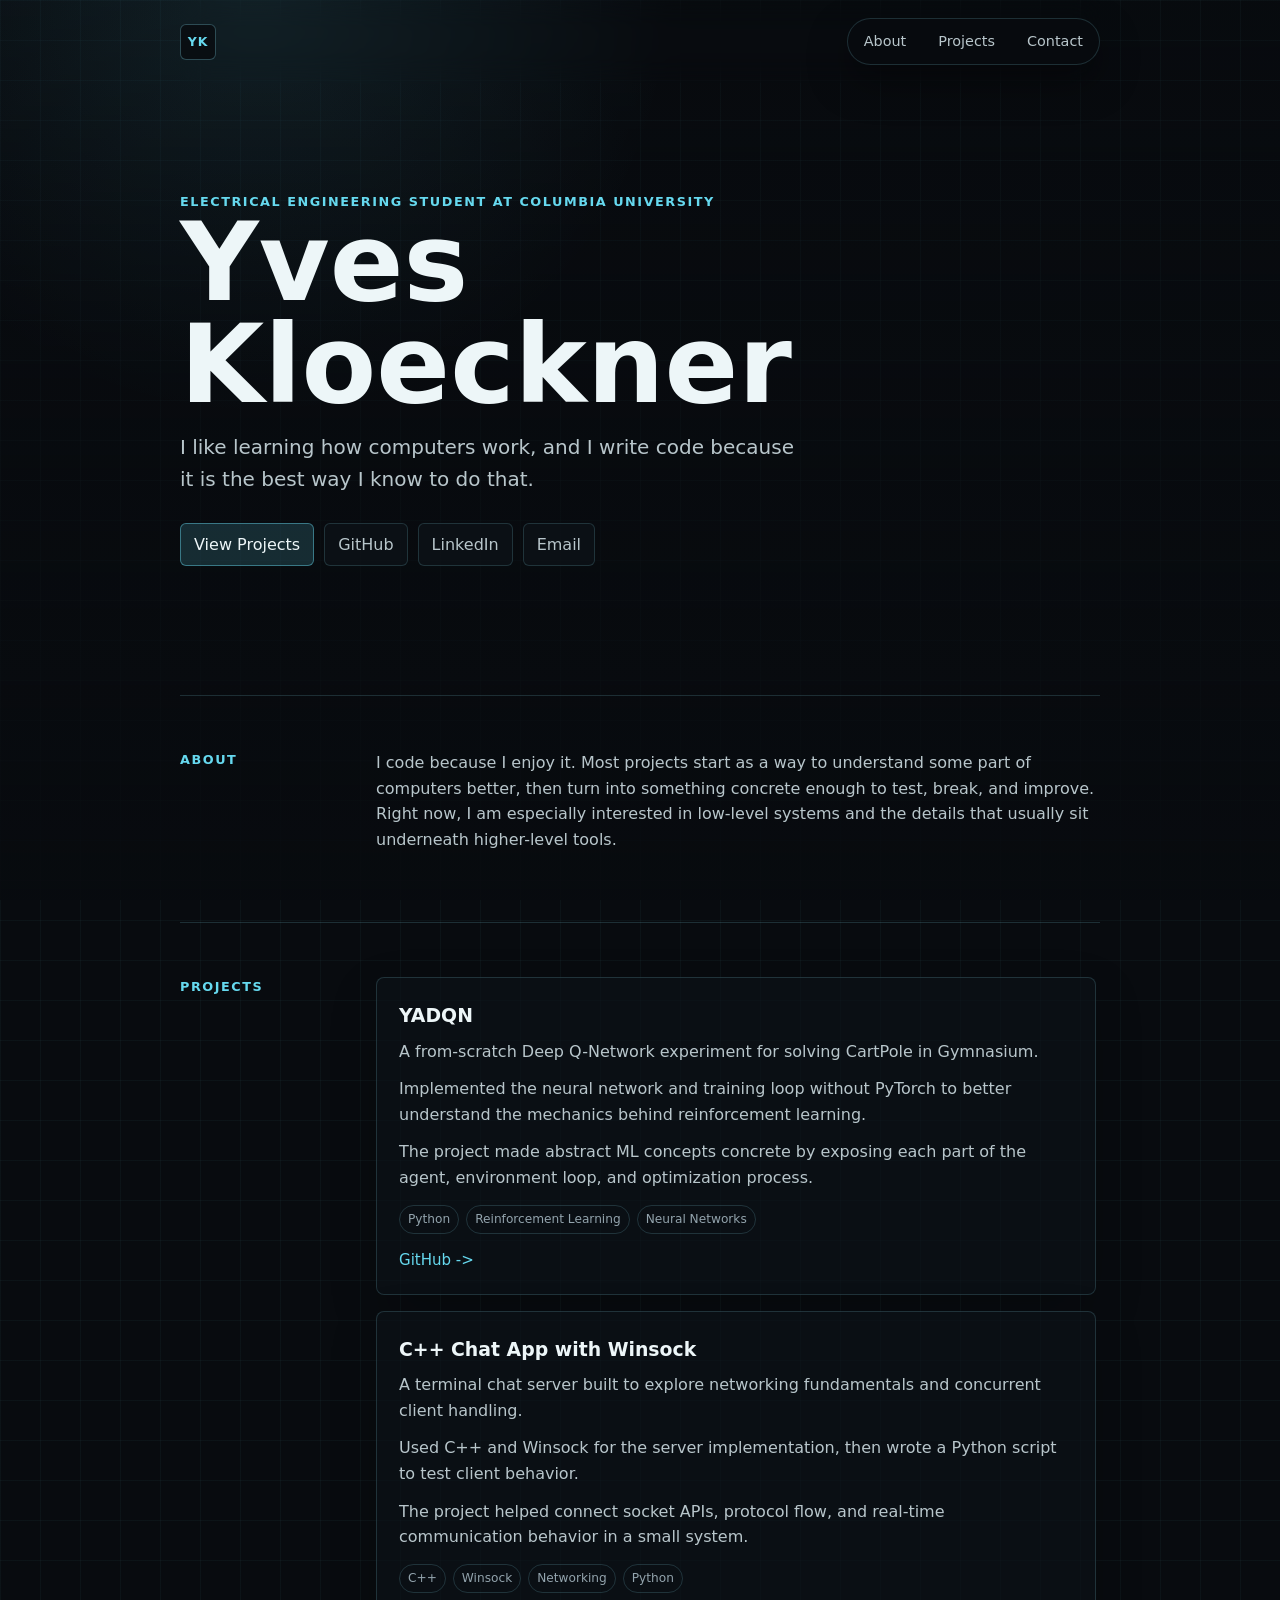
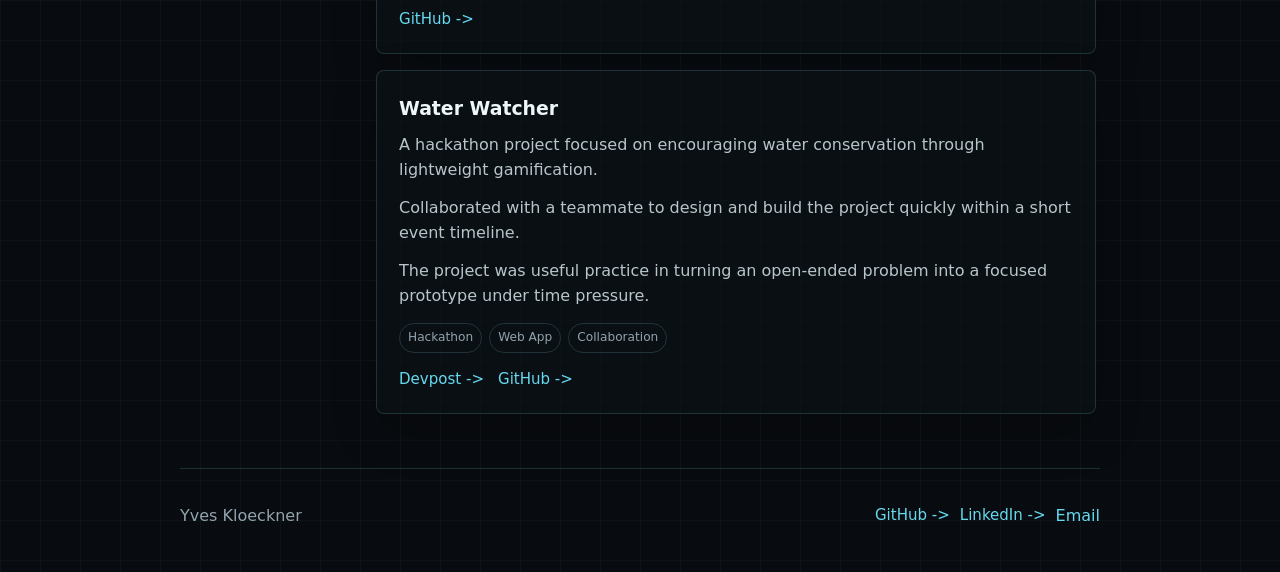
==== index.html @ 1c544de8 "fix cheesy about" ====
<!DOCTYPE html>
<html lang="en">

<head>
    <meta charset="UTF-8">
    <meta name="viewport" content="width=device-width, initial-scale=1.0">
    <meta name="description" content="Yves Kloeckner, electrical engineering student at Columbia University.">
    <title>Yves Kloeckner</title>
    <link rel="stylesheet" href="assets/css/styles.css">
    <script defer src="script.js"></script>
</head>

<body>
    <header class="site-header">
        <a class="brand" href="#top" aria-label="Yves Kloeckner home">YK</a>
        <nav class="site-nav" aria-label="Primary navigation">
            <a href="#about">About</a>
            <a href="#projects">Projects</a>
            <a href="#contact">Contact</a>
        </nav>
    </header>

    <main id="top">
        <section class="hero reveal" aria-labelledby="hero-title">
            <p class="eyebrow">Electrical engineering student at Columbia University</p>
            <h1 id="hero-title">Yves Kloeckner</h1>
            <p class="hero-copy">
                I like learning how computers work, and I write code because it is the best way I know to do that.
            </p>
            <div class="hero-actions" aria-label="Primary links">
                <a class="button primary" href="#projects">View Projects</a>
                <a class="button" href="https://github.com/confused-404" target="_blank" rel="noreferrer">GitHub</a>
                <a class="button" href="https://www.linkedin.com/in/yves-k-0b92992b5/" target="_blank" rel="noreferrer">LinkedIn</a>
                <button class="button email-button" type="button" data-user="hosta.gruen" data-domain="gmail.com">
                    Email
                </button>
            </div>
            <p class="email-status" aria-live="polite"></p>
        </section>

        <section id="about" class="section reveal" aria-labelledby="about-label">
            <div id="about-label" class="section-label">About</div>
            <div class="section-content">
                <p>
                    I code because I enjoy it. Most projects start as a way to understand some part of computers
                    better, then turn into something concrete enough to test, break, and improve. Right now, I am
                    especially interested in low-level systems and the details that usually sit underneath higher-level
                    tools.
                </p>
            </div>
        </section>

        <section id="projects" class="section reveal" aria-labelledby="projects-label">
            <div id="projects-label" class="section-label">Projects</div>
            <div class="section-content">
                <div class="project-list" data-projects></div>
            </div>
        </section>
    </main>

    <footer id="contact" class="site-footer reveal">
        <p>Yves Kloeckner</p>
        <div class="footer-links">
            <a href="https://github.com/confused-404" target="_blank" rel="noreferrer">GitHub</a>
            <a href="https://www.linkedin.com/in/yves-k-0b92992b5/" target="_blank" rel="noreferrer">LinkedIn</a>
            <button class="footer-email" type="button" data-user="hosta.gruen" data-domain="gmail.com">Email</button>
        </div>
    </footer>
</body>

</html>
---- assets/css/styles.css ----
:root {
    color-scheme: dark;
    --bg: #080b0f;
    --surface: #0d1218;
    --surface-soft: #101821;
    --border: rgba(141, 233, 255, 0.16);
    --border-strong: rgba(141, 233, 255, 0.28);
    --text: #edf6f8;
    --muted: #93a4ad;
    --muted-strong: #b8c6cb;
    --accent: #66d9ef;
    --accent-soft: rgba(102, 217, 239, 0.13);
    --shadow: rgba(0, 0, 0, 0.36);
    --content: 920px;
}

* {
    box-sizing: border-box;
}

html {
    scroll-behavior: smooth;
}

body {
    min-height: 100vh;
    margin: 0;
    background:
        linear-gradient(rgba(102, 217, 239, 0.04) 1px, transparent 1px),
        linear-gradient(90deg, rgba(102, 217, 239, 0.04) 1px, transparent 1px),
        radial-gradient(circle at 20% 0%, rgba(102, 217, 239, 0.12), transparent 26rem),
        var(--bg);
    background-size: 40px 40px, 40px 40px, auto, auto;
    color: var(--text);
    font-family: Inter, ui-sans-serif, system-ui, -apple-system, BlinkMacSystemFont, "Segoe UI", sans-serif;
    line-height: 1.6;
    overflow-x: hidden;
}

body::before {
    content: "";
    position: fixed;
    inset: 0;
    pointer-events: none;
    background: linear-gradient(180deg, rgba(8, 11, 15, 0.14), rgba(8, 11, 15, 0.92));
    z-index: -1;
}

a,
button {
    font: inherit;
}

a {
    color: inherit;
    text-decoration: none;
}

a:focus-visible,
button:focus-visible {
    outline: 2px solid var(--accent);
    outline-offset: 4px;
}

.site-header {
    position: sticky;
    top: 0;
    z-index: 10;
    display: flex;
    align-items: center;
    justify-content: space-between;
    width: min(var(--content), calc(100% - 32px));
    margin: 0 auto;
    padding: 18px 0;
    backdrop-filter: blur(14px);
}

.brand {
    display: inline-grid;
    width: 36px;
    height: 36px;
    place-items: center;
    border: 1px solid var(--border-strong);
    border-radius: 6px;
    background: rgba(8, 11, 15, 0.76);
    color: var(--accent);
    font-size: 0.78rem;
    font-weight: 700;
    letter-spacing: 0.08em;
}

.site-nav {
    display: flex;
    align-items: center;
    gap: 8px;
    border: 1px solid var(--border);
    border-radius: 999px;
    padding: 4px;
    background: rgba(8, 11, 15, 0.76);
    box-shadow: 0 16px 40px var(--shadow);
}

.site-nav a {
    border-radius: 999px;
    padding: 7px 12px;
    color: var(--muted-strong);
    font-size: 0.9rem;
    transition: color 160ms ease, background 160ms ease;
}

.site-nav a:hover {
    background: var(--accent-soft);
    color: var(--text);
}

main,
.site-footer {
    width: min(var(--content), calc(100% - 32px));
    margin: 0 auto;
}

.hero {
    min-height: 68vh;
    display: flex;
    flex-direction: column;
    justify-content: center;
    padding: 72px 0 54px;
}

.eyebrow,
.section-label {
    margin: 0;
    color: var(--accent);
    font-size: 0.8rem;
    font-weight: 700;
    letter-spacing: 0.12em;
    text-transform: uppercase;
}

h1,
h2,
h3,
p {
    margin-top: 0;
}

h1 {
    max-width: 760px;
    margin-bottom: 14px;
    font-size: clamp(3.4rem, 10vw, 6.8rem);
    line-height: 0.94;
    letter-spacing: 0;
}

.hero-copy {
    max-width: 620px;
    margin-bottom: 28px;
    color: var(--muted-strong);
    font-size: clamp(1.05rem, 2vw, 1.25rem);
}

.hero-actions,
.footer-links {
    display: flex;
    flex-wrap: wrap;
    gap: 10px;
}

.button,
.footer-email {
    min-height: 40px;
    border: 1px solid var(--border);
    border-radius: 6px;
    padding: 8px 13px;
    background: rgba(13, 18, 24, 0.78);
    color: var(--muted-strong);
    cursor: pointer;
    transition: border-color 160ms ease, color 160ms ease, background 160ms ease, transform 160ms ease;
}

.button:hover,
.footer-email:hover {
    border-color: var(--border-strong);
    background: var(--accent-soft);
    color: var(--text);
    transform: translateY(-1px);
}

.button.primary {
    border-color: rgba(102, 217, 239, 0.44);
    background: rgba(102, 217, 239, 0.16);
    color: var(--text);
}

.email-status {
    min-height: 1.5rem;
    margin: 14px 0 0;
    color: var(--muted);
    font-size: 0.92rem;
}

.section {
    display: grid;
    grid-template-columns: 160px 1fr;
    gap: 36px;
    border-top: 1px solid var(--border);
    padding: 54px 0;
}

.section-content {
    max-width: 720px;
}

.section h2 {
    margin-bottom: 12px;
    color: var(--text);
    font-size: clamp(1.65rem, 4vw, 2.35rem);
    line-height: 1.1;
    letter-spacing: 0;
}

.section p {
    color: var(--muted-strong);
}

.project-list {
    display: grid;
    gap: 16px;
    margin-top: 0;
}

.project {
    border: 1px solid var(--border);
    border-radius: 8px;
    padding: 22px;
    background: rgba(13, 18, 24, 0.68);
    box-shadow: 0 18px 48px rgba(0, 0, 0, 0.18);
    transition: border-color 180ms ease, background 180ms ease, transform 180ms ease;
}

.project:hover {
    border-color: var(--border-strong);
    background: rgba(16, 24, 33, 0.82);
    transform: translateY(-2px);
}

.project h3 {
    margin-bottom: 8px;
    font-size: 1.18rem;
    letter-spacing: 0;
}

.project p {
    margin-bottom: 12px;
    color: var(--muted-strong);
}

.project-meta {
    display: flex;
    flex-wrap: wrap;
    gap: 7px;
    margin: 14px 0;
    padding: 0;
    list-style: none;
}

.project-meta li {
    border: 1px solid var(--border);
    border-radius: 999px;
    padding: 4px 8px;
    color: var(--muted);
    font-size: 0.76rem;
}

.project-links {
    display: flex;
    flex-wrap: wrap;
    gap: 14px;
    margin-top: 14px;
}

.project-links a,
.footer-links a {
    color: var(--accent);
    font-size: 0.94rem;
}

.project-links a::after,
.footer-links a::after {
    content: " ->";
}

.project-links a:hover,
.footer-links a:hover {
    color: var(--text);
}

.site-footer {
    display: flex;
    align-items: center;
    justify-content: space-between;
    gap: 18px;
    border-top: 1px solid var(--border);
    padding: 34px 0 44px;
    color: var(--muted);
}

.site-footer p {
    margin: 0;
}

.footer-email {
    min-height: auto;
    border: 0;
    padding: 0;
    background: transparent;
    color: var(--accent);
}

.footer-email:hover {
    background: transparent;
    color: var(--text);
    transform: none;
}

.reveal {
    opacity: 0;
    transform: translateY(14px);
    transition: opacity 500ms ease, transform 500ms ease;
}

.reveal.is-visible {
    opacity: 1;
    transform: translateY(0);
}

@media (max-width: 720px) {
    .site-header {
        align-items: flex-start;
        padding-top: 12px;
    }

    .site-nav {
        gap: 2px;
    }

    .site-nav a {
        padding: 7px 9px;
        font-size: 0.84rem;
    }

    .hero {
        min-height: auto;
        padding: 58px 0 44px;
    }

    h1 {
        font-size: clamp(3rem, 18vw, 4.8rem);
    }

    .section {
        grid-template-columns: 1fr;
        gap: 16px;
        padding: 44px 0;
    }

    .site-footer {
        align-items: flex-start;
        flex-direction: column;
    }
}

@media (prefers-reduced-motion: reduce) {
    *,
    *::before,
    *::after {
        scroll-behavior: auto !important;
        transition-duration: 0.01ms !important;
        animation-duration: 0.01ms !important;
        animation-iteration-count: 1 !important;
    }

    .reveal {
        opacity: 1;
        transform: none;
    }
}
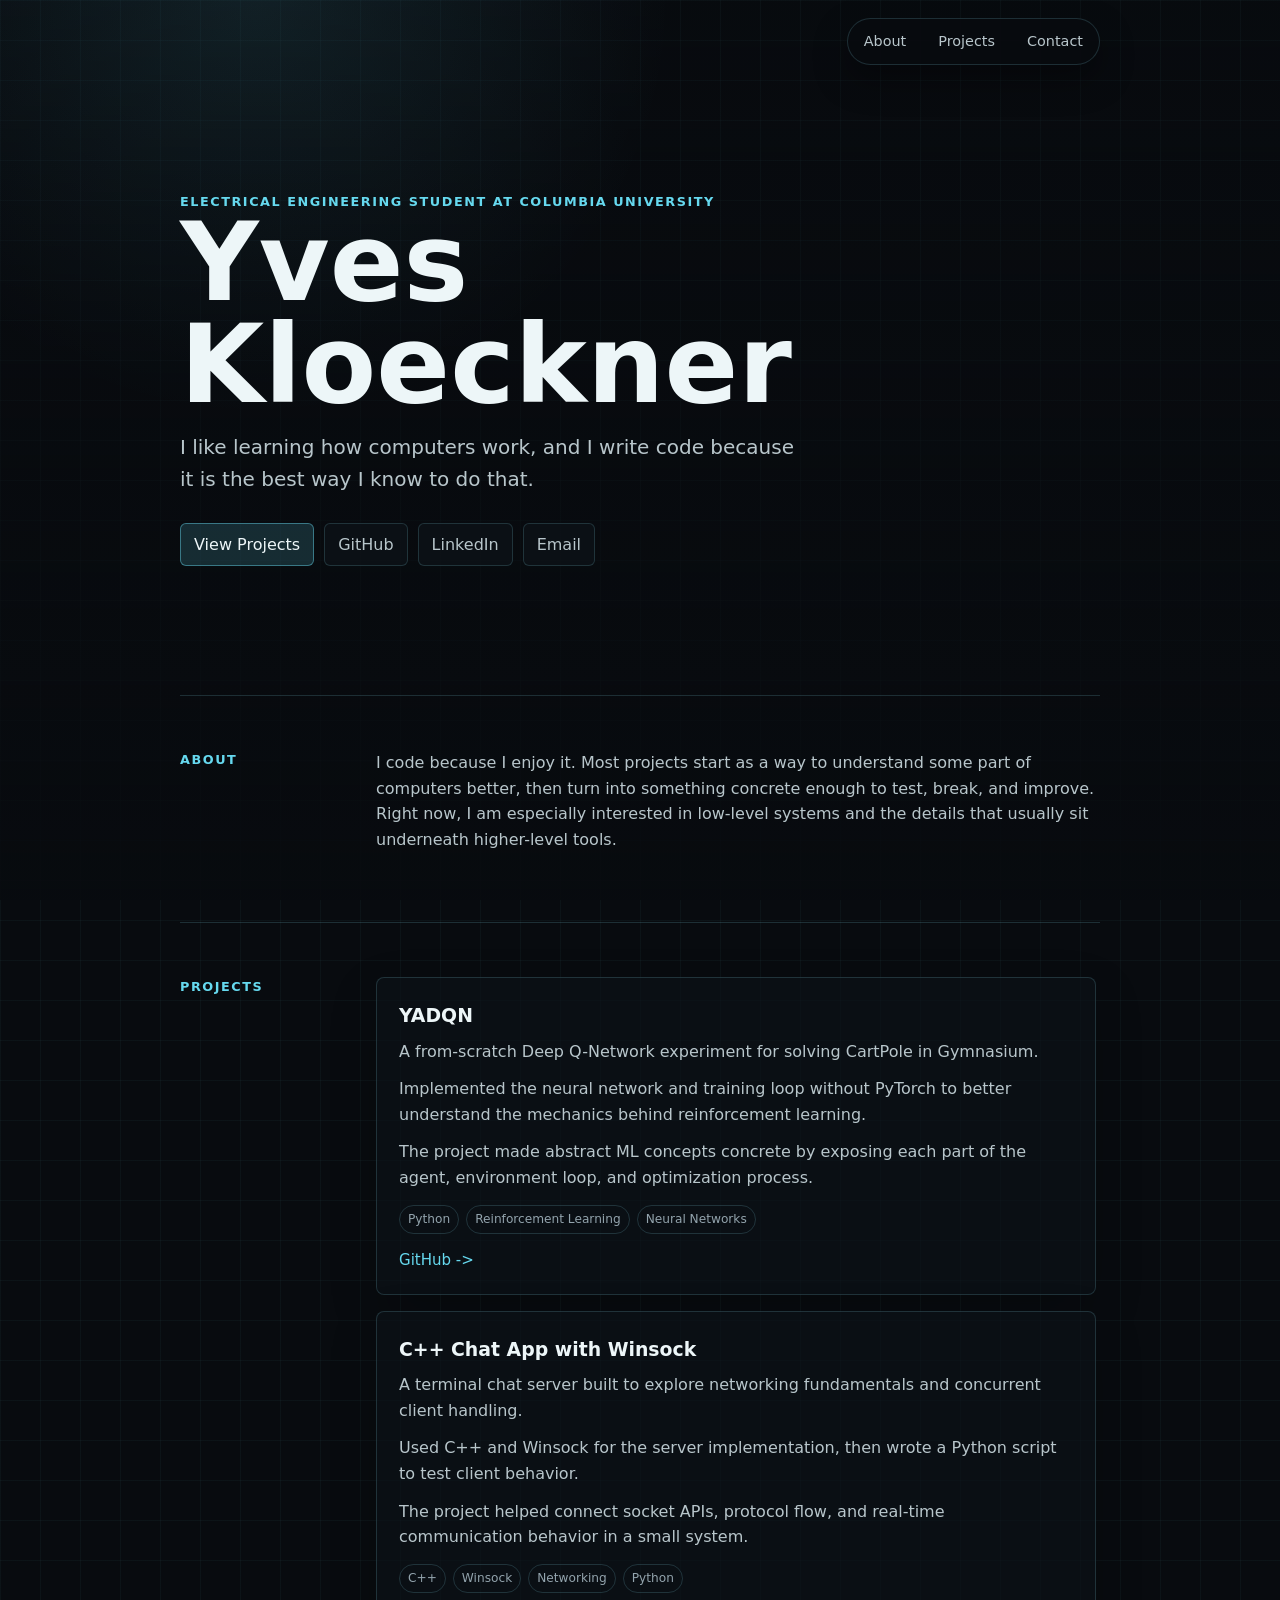
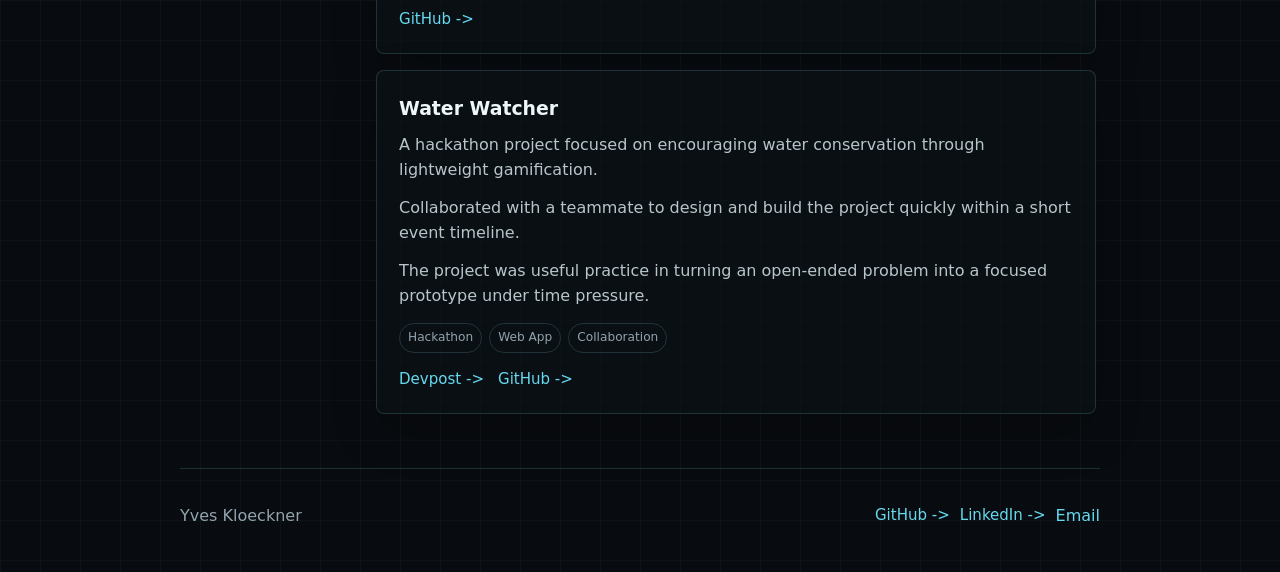
==== commit 707973e2: "simplify header" ====
--- a/index.html
+++ b/index.html
@@ -12,7 +12,6 @@
 
 <body>
     <header class="site-header">
-        <a class="brand" href="#top" aria-label="Yves Kloeckner home">YK</a>
         <nav class="site-nav" aria-label="Primary navigation">
             <a href="#about">About</a>
             <a href="#projects">Projects</a>
--- a/assets/css/styles.css
+++ b/assets/css/styles.css
@@ -68,25 +68,10 @@
     z-index: 10;
     display: flex;
     align-items: center;
-    justify-content: space-between;
-    width: min(var(--content), calc(100% - 32px));
-    margin: 0 auto;
-    padding: 18px 0;
-    backdrop-filter: blur(14px);
-}
-
-.brand {
-    display: inline-grid;
-    width: 36px;
-    height: 36px;
-    place-items: center;
-    border: 1px solid var(--border-strong);
-    border-radius: 6px;
-    background: rgba(8, 11, 15, 0.76);
-    color: var(--accent);
-    font-size: 0.78rem;
-    font-weight: 700;
-    letter-spacing: 0.08em;
+    justify-content: flex-end;
+    width: 100%;
+    padding: 18px max(16px, calc((100% - var(--content)) / 2));
+    pointer-events: none;
 }
 
 .site-nav {
@@ -96,8 +81,9 @@
     border: 1px solid var(--border);
     border-radius: 999px;
     padding: 4px;
-    background: rgba(8, 11, 15, 0.76);
-    box-shadow: 0 16px 40px var(--shadow);
+    background: rgba(8, 11, 15, 0.9);
+    box-shadow: 0 14px 34px rgba(0, 0, 0, 0.34);
+    pointer-events: auto;
 }
 
 .site-nav a {
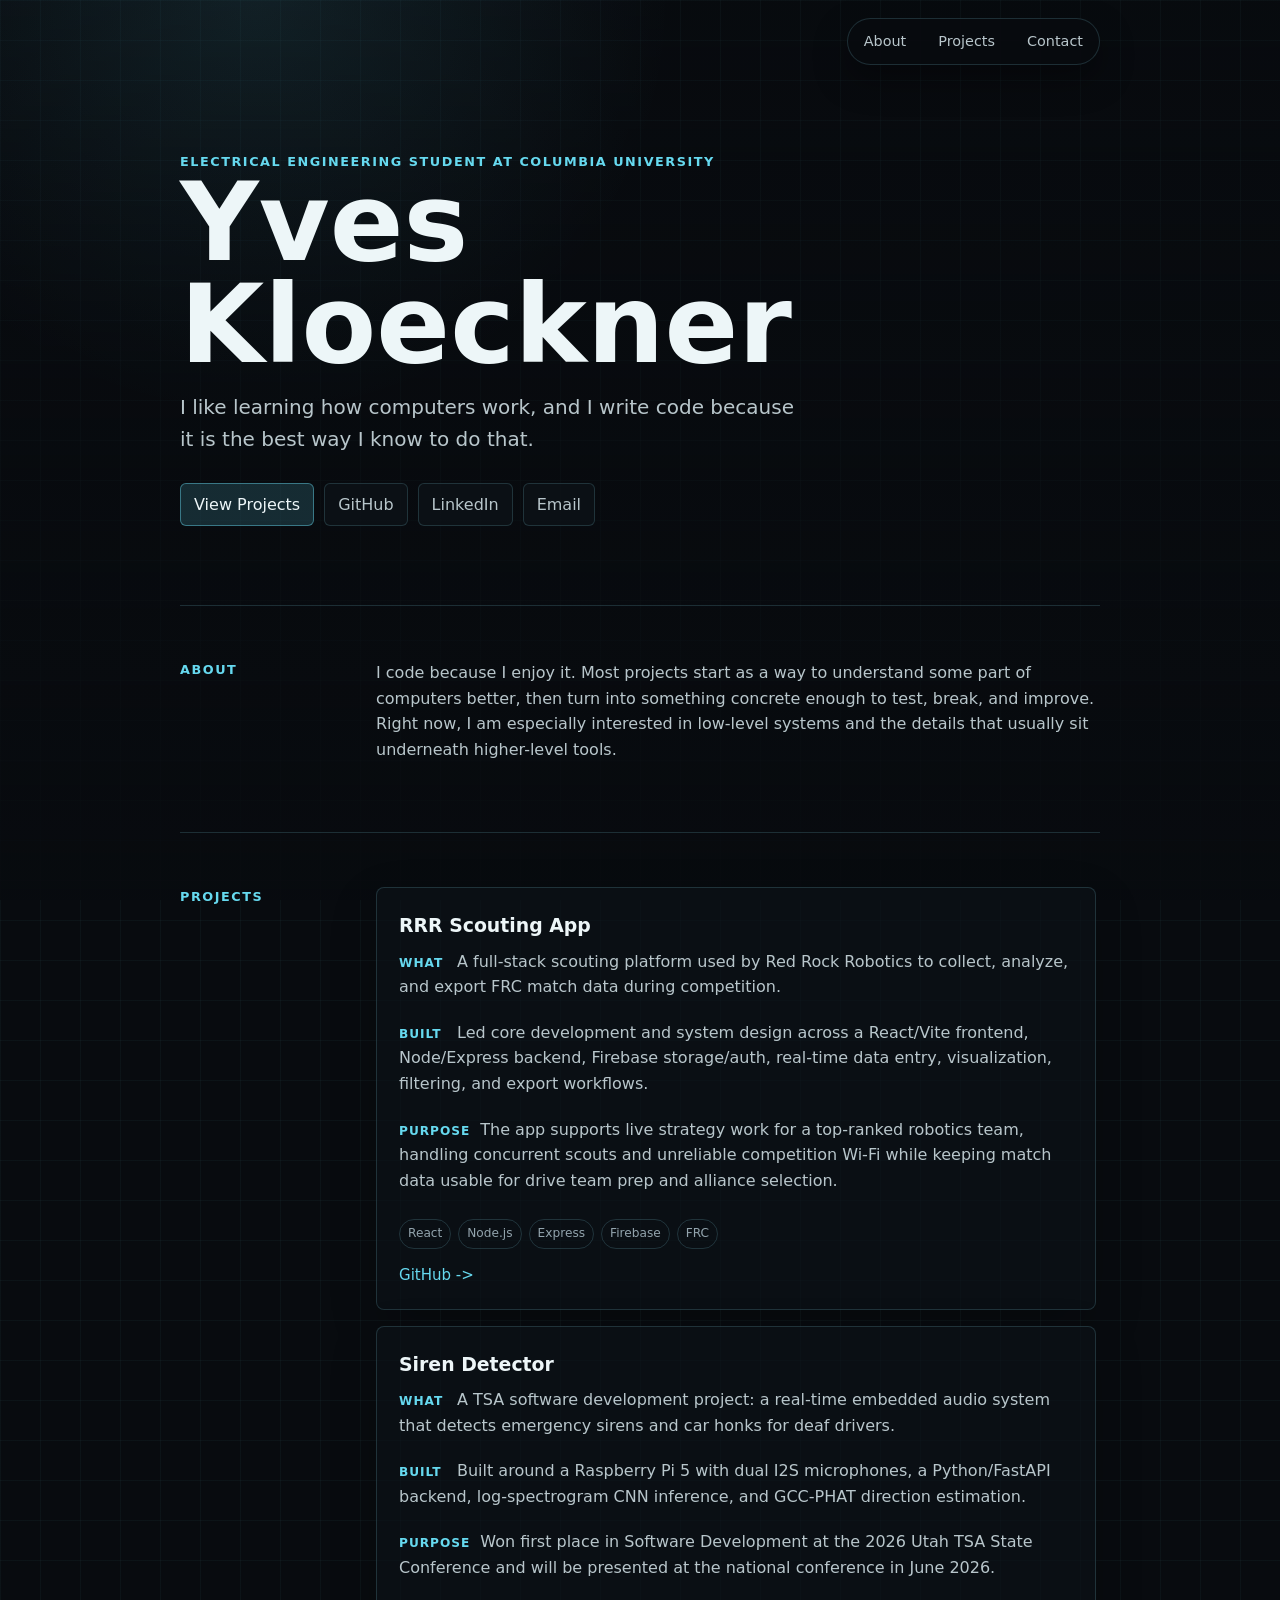
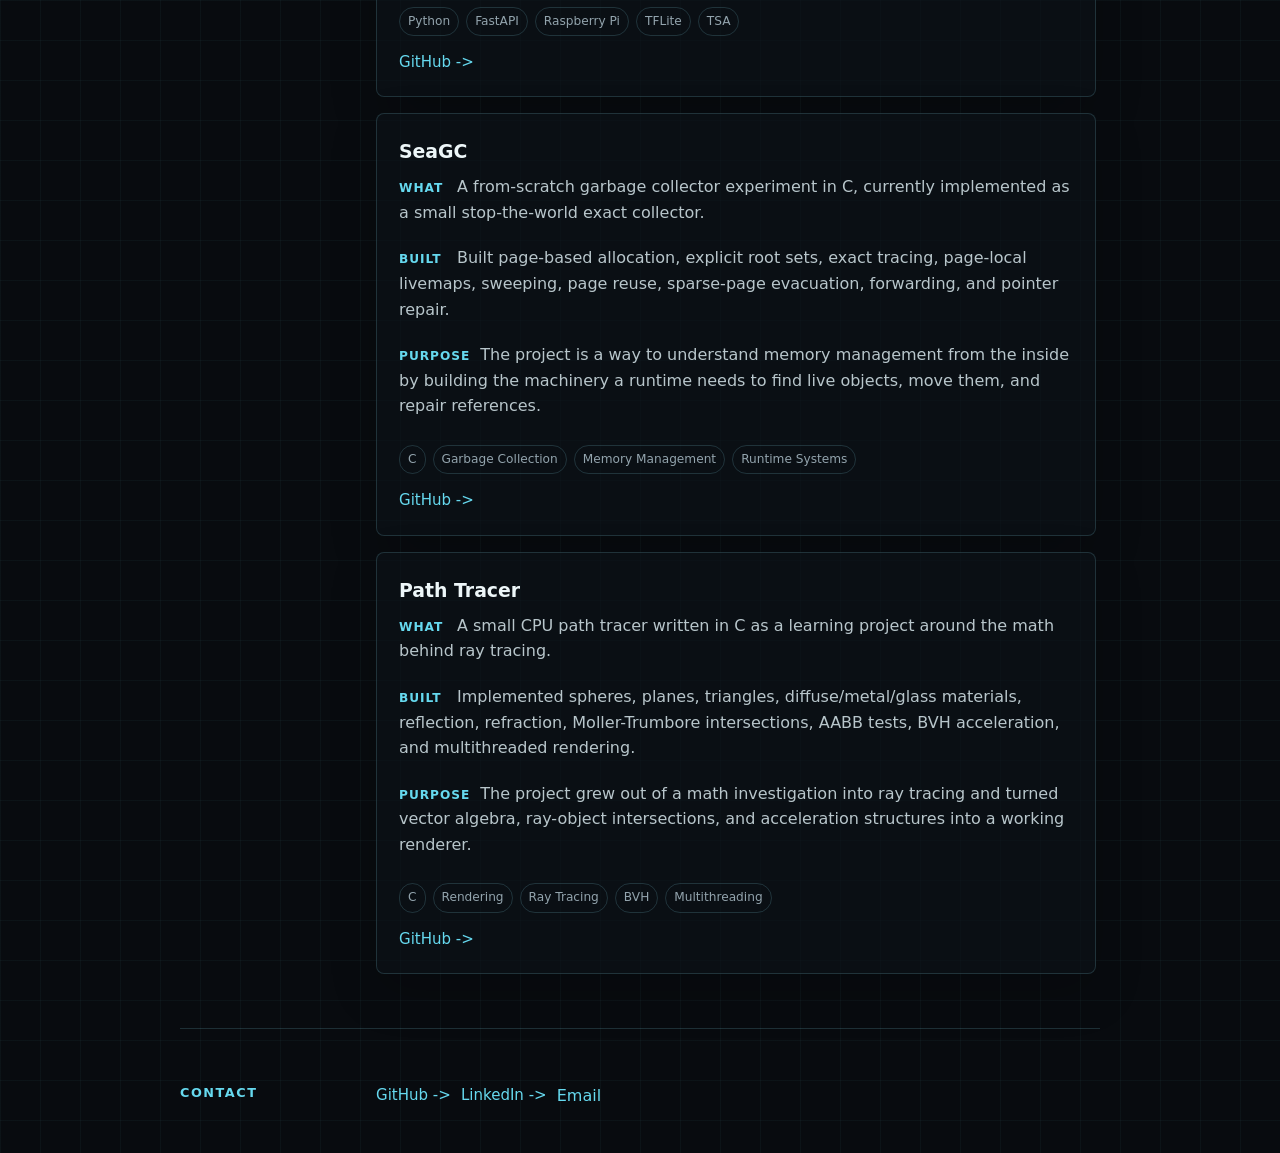
==== commit 4f583b2d: "polish formatting and structure" ====
--- a/index.html
+++ b/index.html
@@ -55,16 +55,18 @@
                 <div class="project-list" data-projects></div>
             </div>
         </section>
+
+        <section id="contact" class="section contact-section reveal" aria-labelledby="contact-label">
+            <div id="contact-label" class="section-label">Contact</div>
+            <div class="section-content">
+                <div class="footer-links">
+                    <a href="https://github.com/confused-404" target="_blank" rel="noreferrer">GitHub</a>
+                    <a href="https://www.linkedin.com/in/yves-k-0b92992b5/" target="_blank" rel="noreferrer">LinkedIn</a>
+                    <button class="footer-email" type="button" data-user="hosta.gruen" data-domain="gmail.com">Email</button>
+                </div>
+            </div>
+        </section>
     </main>
-
-    <footer id="contact" class="site-footer reveal">
-        <p>Yves Kloeckner</p>
-        <div class="footer-links">
-            <a href="https://github.com/confused-404" target="_blank" rel="noreferrer">GitHub</a>
-            <a href="https://www.linkedin.com/in/yves-k-0b92992b5/" target="_blank" rel="noreferrer">LinkedIn</a>
-            <button class="footer-email" type="button" data-user="hosta.gruen" data-domain="gmail.com">Email</button>
-        </div>
-    </footer>
 </body>
 
 </html>
--- a/assets/css/styles.css
+++ b/assets/css/styles.css
@@ -99,18 +99,17 @@
     color: var(--text);
 }
 
-main,
-.site-footer {
+main {
     width: min(var(--content), calc(100% - 32px));
     margin: 0 auto;
 }
 
 .hero {
-    min-height: 68vh;
+    min-height: 58vh;
     display: flex;
     flex-direction: column;
     justify-content: center;
-    padding: 72px 0 54px;
+    padding: 60px 0 32px;
 }
 
 .eyebrow,
@@ -190,6 +189,7 @@
     grid-template-columns: 160px 1fr;
     gap: 36px;
     border-top: 1px solid var(--border);
+    scroll-margin-top: 84px;
     padding: 54px 0;
 }
 
@@ -236,9 +236,25 @@
     letter-spacing: 0;
 }
 
-.project p {
+.project-details {
+    display: grid;
+    gap: 8px;
+}
+
+.project-detail {
     margin-bottom: 12px;
     color: var(--muted-strong);
+}
+
+.project-detail span {
+    display: inline-block;
+    min-width: 48px;
+    margin-right: 10px;
+    color: var(--accent);
+    font-size: 0.76rem;
+    font-weight: 700;
+    letter-spacing: 0.08em;
+    text-transform: uppercase;
 }
 
 .project-meta {
@@ -281,18 +297,8 @@
     color: var(--text);
 }
 
-.site-footer {
-    display: flex;
-    align-items: center;
-    justify-content: space-between;
-    gap: 18px;
-    border-top: 1px solid var(--border);
-    padding: 34px 0 44px;
-    color: var(--muted);
-}
-
-.site-footer p {
-    margin: 0;
+.contact-section {
+    padding-bottom: 44px;
 }
 
 .footer-email {
@@ -337,7 +343,7 @@
 
     .hero {
         min-height: auto;
-        padding: 58px 0 44px;
+        padding: 44px 0 28px;
     }
 
     h1 {
@@ -350,10 +356,6 @@
         padding: 44px 0;
     }
 
-    .site-footer {
-        align-items: flex-start;
-        flex-direction: column;
-    }
 }
 
 @media (prefers-reduced-motion: reduce) {
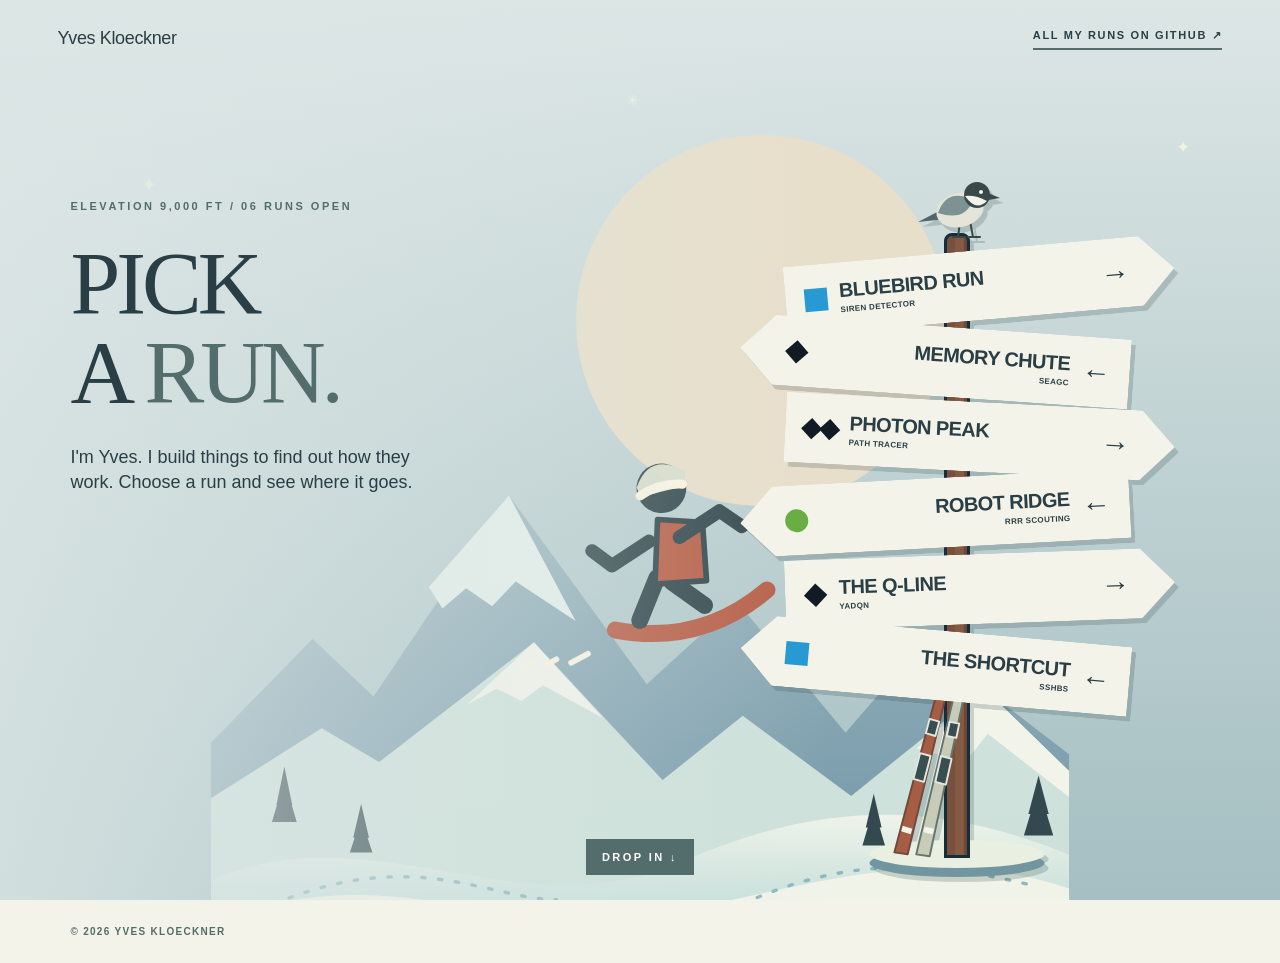
==== commit 776c8ab0: "snowboarding portfolio" ====
--- a/index.html
+++ b/index.html
@@ -1,72 +1,93 @@
-<!DOCTYPE html>
+<!doctype html>
 <html lang="en">
+<head>
+  <meta charset="utf-8">
+  <meta name="viewport" content="width=device-width, initial-scale=1">
+  <meta name="theme-color" content="#102842">
+  <meta name="description" content="Pick a run through Yves Kloeckner's projects, from embedded audio to systems, graphics, robotics, and machine learning.">
+  <title>Yves Kloeckner | Pick a Run</title>
+  <link rel="icon" href="assets/favicon.svg" type="image/svg+xml">
+  <link rel="stylesheet" href="assets/css/styles.css">
+  <script defer src="script.js"></script>
+</head>
+<body>
+  <a class="skip-link" href="#main">Skip to content</a>
+  <header class="site-header">
+    <a class="site-name" href="#top">Yves Kloeckner</a>
+    <a class="header-link" href="https://github.com/confused-404" target="_blank" rel="noopener noreferrer"><span class="header-link-long">ALL MY RUNS ON GITHUB</span><span class="header-link-short">GITHUB</span> <span aria-hidden="true">↗</span></a>
+  </header>
 
-<head>
-    <meta charset="UTF-8">
-    <meta name="viewport" content="width=device-width, initial-scale=1.0">
-    <meta name="description" content="Yves Kloeckner, electrical engineering student at Columbia University.">
-    <title>Yves Kloeckner</title>
-    <link rel="stylesheet" href="assets/css/styles.css">
-    <script defer src="script.js"></script>
-</head>
+  <main id="main">
+    <section class="summit" id="top" aria-labelledby="summit-title">
+      <div class="sky" aria-hidden="true"><span class="sun"></span><span class="snow snow-a">✦</span><span class="snow snow-b">✳</span><span class="snow snow-c">✦</span><span class="snow snow-d">✳</span></div>
+      <img class="mountain-scene" src="assets/mountain-scene.svg" alt="" aria-hidden="true">
+      <div class="summit-copy">
+        <p class="eyebrow">ELEVATION 9,000 FT / 06 RUNS OPEN</p>
+        <h1 id="summit-title">PICK<br>A <em>RUN.</em></h1>
+        <p>I'm Yves. I build things to find out how they work. Choose a run and see where it goes.</p>
+      </div>
 
-<body>
-    <header class="site-header">
-        <nav class="site-nav" aria-label="Primary navigation">
-            <a href="#about">About</a>
-            <a href="#projects">Projects</a>
-            <a href="#contact">Contact</a>
-        </nav>
-    </header>
+      <nav class="trailpost" aria-label="Choose a project trail">
+        <div class="post-perch" aria-hidden="true">
+          <svg viewBox="0 0 100 80" focusable="false">
+            <path d="m53 55-2 15m12-16 3 16m-20 0h12m3 0h12" fill="none" stroke="#39494a" stroke-width="2" stroke-linecap="round"/>
+            <path d="m36 42-25 13 28-3" fill="#536568"/>
+            <ellipse cx="53" cy="43" rx="24" ry="17" fill="#e5e4d8" transform="rotate(-14 53 43)"/>
+            <path d="M31 46q9-26 35-13-8 22-35 13" fill="#7d9292"/>
+            <circle cx="70" cy="28" r="13" fill="#39494a"/>
+            <path d="M58 29q11-1 22 5-11 11-22-5" fill="#f4f3e9"/>
+            <path d="m81 26 12 5-12 2" fill="#39494a"/>
+            <circle cx="74" cy="25" r="2" fill="#f4f3e9"/>
+          </svg>
+        </div>
+        <div class="post-beam" aria-hidden="true"></div>
+        <a class="trail-arrow arrow-right" href="runs/siren.html" style="--angle:-5deg">
+          <span class="trail-icon blue-square" aria-hidden="true"></span>
+          <span class="trail-name"><strong>BLUEBIRD RUN</strong><small>SIREN DETECTOR</small></span>
+          <span class="arrow-tip" aria-hidden="true">→</span>
+        </a>
+        <a class="trail-arrow arrow-left" href="runs/seagc.html" style="--angle:4deg">
+          <span class="arrow-tip" aria-hidden="true">←</span>
+          <span class="trail-name"><strong>MEMORY CHUTE</strong><small>SEAGC</small></span>
+          <span class="trail-icon black-diamond" aria-hidden="true"></span>
+        </a>
+        <a class="trail-arrow arrow-right" href="runs/path-tracer.html" style="--angle:3deg">
+          <span class="trail-icon double-diamond" aria-hidden="true"><i></i><i></i></span>
+          <span class="trail-name"><strong>PHOTON PEAK</strong><small>PATH TRACER</small></span>
+          <span class="arrow-tip" aria-hidden="true">→</span>
+        </a>
+        <a class="trail-arrow arrow-left" href="runs/scouting.html" style="--angle:-3deg">
+          <span class="arrow-tip" aria-hidden="true">←</span>
+          <span class="trail-name"><strong>ROBOT RIDGE</strong><small>RRR SCOUTING</small></span>
+          <span class="trail-icon green-circle" aria-hidden="true"></span>
+        </a>
+        <a class="trail-arrow arrow-right" href="runs/yadqn.html" style="--angle:-2deg">
+          <span class="trail-icon black-diamond" aria-hidden="true"></span>
+          <span class="trail-name"><strong>THE Q-LINE</strong><small>YADQN</small></span>
+          <span class="arrow-tip" aria-hidden="true">→</span>
+        </a>
+        <a class="trail-arrow arrow-left" href="runs/sshbs.html" style="--angle:5deg">
+          <span class="arrow-tip" aria-hidden="true">←</span>
+          <span class="trail-name"><strong>THE SHORTCUT</strong><small>SSHBS</small></span>
+          <span class="trail-icon blue-square" aria-hidden="true"></span>
+        </a>
+        <svg class="parked-skis" viewBox="0 0 110 240" aria-hidden="true" focusable="false">
+          <g stroke-linejoin="round">
+            <path d="M15 231 70 24Q77 0 82 13L29 233Z" fill="#a65d43" stroke="#6f493d" stroke-width="2"/>
+            <path d="M38 233 87 27Q94 3 99 16L52 235Z" fill="#c9cbb9" stroke="#66756c" stroke-width="2"/>
+            <path d="m23 206 10 3m42-179 7 2m-36 175 10 2m35-175 7 2" stroke="#f4f3e9" stroke-width="6"/>
+            <g fill="#394e50" stroke="#e4e8df" stroke-width="2">
+              <path d="m42 127 11 3-7 27-11-3Z"/><path d="m52 91 10 3-4 15-10-3Z"/>
+              <path d="m64 130 11 3-6 27-11-3Z"/><path d="m73 94 10 2-3 15-10-2Z"/>
+            </g>
+          </g>
+        </svg>
+        <div class="post-base" aria-hidden="true"></div>
+      </nav>
+      <a class="summit-scroll" href="runs/siren.html">DROP IN <span aria-hidden="true">↓</span></a>
+    </section>
 
-    <main id="top">
-        <section class="hero reveal" aria-labelledby="hero-title">
-            <p class="eyebrow">Electrical engineering student at Columbia University</p>
-            <h1 id="hero-title">Yves Kloeckner</h1>
-            <p class="hero-copy">
-                I like learning how computers work, and I write code because it is the best way I know to do that.
-            </p>
-            <div class="hero-actions" aria-label="Primary links">
-                <a class="button primary" href="#projects">View Projects</a>
-                <a class="button" href="https://github.com/confused-404" target="_blank" rel="noreferrer">GitHub</a>
-                <a class="button" href="https://www.linkedin.com/in/yves-k-0b92992b5/" target="_blank" rel="noreferrer">LinkedIn</a>
-                <button class="button email-button" type="button" data-user="hosta.gruen" data-domain="gmail.com">
-                    Email
-                </button>
-            </div>
-            <p class="email-status" aria-live="polite"></p>
-        </section>
-
-        <section id="about" class="section reveal" aria-labelledby="about-label">
-            <div id="about-label" class="section-label">About</div>
-            <div class="section-content">
-                <p>
-                    I code because I enjoy it. Most projects start as a way to understand some part of computers
-                    better, then turn into something concrete enough to test, break, and improve. Right now, I am
-                    especially interested in low-level systems and the details that usually sit underneath higher-level
-                    tools.
-                </p>
-            </div>
-        </section>
-
-        <section id="projects" class="section reveal" aria-labelledby="projects-label">
-            <div id="projects-label" class="section-label">Projects</div>
-            <div class="section-content">
-                <div class="project-list" data-projects></div>
-            </div>
-        </section>
-
-        <section id="contact" class="section contact-section reveal" aria-labelledby="contact-label">
-            <div id="contact-label" class="section-label">Contact</div>
-            <div class="section-content">
-                <div class="footer-links">
-                    <a href="https://github.com/confused-404" target="_blank" rel="noreferrer">GitHub</a>
-                    <a href="https://www.linkedin.com/in/yves-k-0b92992b5/" target="_blank" rel="noreferrer">LinkedIn</a>
-                    <button class="footer-email" type="button" data-user="hosta.gruen" data-domain="gmail.com">Email</button>
-                </div>
-            </div>
-        </section>
-    </main>
+  </main>
+  <footer class="site-footer"><span>© <span id="year">2026</span> YVES KLOECKNER</span></footer>
 </body>
-
 </html>
--- a/assets/css/styles.css
+++ b/assets/css/styles.css
@@ -1,375 +1,299 @@
 :root {
-    color-scheme: dark;
-    --bg: #080b0f;
-    --surface: #0d1218;
-    --surface-soft: #101821;
-    --border: rgba(141, 233, 255, 0.16);
-    --border-strong: rgba(141, 233, 255, 0.28);
-    --text: #edf6f8;
-    --muted: #93a4ad;
-    --muted-strong: #b8c6cb;
-    --accent: #66d9ef;
-    --accent-soft: rgba(102, 217, 239, 0.13);
-    --shadow: rgba(0, 0, 0, 0.36);
-    --content: 920px;
-}
-
-* {
-    box-sizing: border-box;
-}
-
-html {
-    scroll-behavior: smooth;
-}
-
-body {
-    min-height: 100vh;
-    margin: 0;
-    background:
-        linear-gradient(rgba(102, 217, 239, 0.04) 1px, transparent 1px),
-        linear-gradient(90deg, rgba(102, 217, 239, 0.04) 1px, transparent 1px),
-        radial-gradient(circle at 20% 0%, rgba(102, 217, 239, 0.12), transparent 26rem),
-        var(--bg);
-    background-size: 40px 40px, 40px 40px, auto, auto;
-    color: var(--text);
-    font-family: Inter, ui-sans-serif, system-ui, -apple-system, BlinkMacSystemFont, "Segoe UI", sans-serif;
-    line-height: 1.6;
-    overflow-x: hidden;
-}
-
-body::before {
-    content: "";
-    position: fixed;
-    inset: 0;
-    pointer-events: none;
-    background: linear-gradient(180deg, rgba(8, 11, 15, 0.14), rgba(8, 11, 15, 0.92));
-    z-index: -1;
-}
-
-a,
-button {
-    font: inherit;
-}
-
-a {
-    color: inherit;
-    text-decoration: none;
-}
-
-a:focus-visible,
-button:focus-visible {
-    outline: 2px solid var(--accent);
-    outline-offset: 4px;
-}
-
-.site-header {
-    position: sticky;
-    top: 0;
-    z-index: 10;
-    display: flex;
-    align-items: center;
-    justify-content: flex-end;
-    width: 100%;
-    padding: 18px max(16px, calc((100% - var(--content)) / 2));
-    pointer-events: none;
-}
-
-.site-nav {
-    display: flex;
-    align-items: center;
-    gap: 8px;
-    border: 1px solid var(--border);
-    border-radius: 999px;
-    padding: 4px;
-    background: rgba(8, 11, 15, 0.9);
-    box-shadow: 0 14px 34px rgba(0, 0, 0, 0.34);
-    pointer-events: auto;
-}
-
-.site-nav a {
-    border-radius: 999px;
-    padding: 7px 12px;
-    color: var(--muted-strong);
-    font-size: 0.9rem;
-    transition: color 160ms ease, background 160ms ease;
-}
-
-.site-nav a:hover {
-    background: var(--accent-soft);
-    color: var(--text);
-}
-
-main {
-    width: min(var(--content), calc(100% - 32px));
-    margin: 0 auto;
-}
-
-.hero {
-    min-height: 58vh;
-    display: flex;
-    flex-direction: column;
-    justify-content: center;
-    padding: 60px 0 32px;
-}
-
-.eyebrow,
-.section-label {
-    margin: 0;
-    color: var(--accent);
-    font-size: 0.8rem;
-    font-weight: 700;
-    letter-spacing: 0.12em;
-    text-transform: uppercase;
-}
-
-h1,
-h2,
-h3,
-p {
-    margin-top: 0;
-}
-
-h1 {
-    max-width: 760px;
-    margin-bottom: 14px;
-    font-size: clamp(3.4rem, 10vw, 6.8rem);
-    line-height: 0.94;
-    letter-spacing: 0;
-}
-
-.hero-copy {
-    max-width: 620px;
-    margin-bottom: 28px;
-    color: var(--muted-strong);
-    font-size: clamp(1.05rem, 2vw, 1.25rem);
-}
-
-.hero-actions,
-.footer-links {
-    display: flex;
-    flex-wrap: wrap;
-    gap: 10px;
-}
-
-.button,
-.footer-email {
-    min-height: 40px;
-    border: 1px solid var(--border);
-    border-radius: 6px;
-    padding: 8px 13px;
-    background: rgba(13, 18, 24, 0.78);
-    color: var(--muted-strong);
-    cursor: pointer;
-    transition: border-color 160ms ease, color 160ms ease, background 160ms ease, transform 160ms ease;
-}
-
-.button:hover,
-.footer-email:hover {
-    border-color: var(--border-strong);
-    background: var(--accent-soft);
-    color: var(--text);
-    transform: translateY(-1px);
-}
-
-.button.primary {
-    border-color: rgba(102, 217, 239, 0.44);
-    background: rgba(102, 217, 239, 0.16);
-    color: var(--text);
-}
-
-.email-status {
-    min-height: 1.5rem;
-    margin: 14px 0 0;
-    color: var(--muted);
-    font-size: 0.92rem;
-}
-
-.section {
-    display: grid;
-    grid-template-columns: 160px 1fr;
-    gap: 36px;
-    border-top: 1px solid var(--border);
-    scroll-margin-top: 84px;
-    padding: 54px 0;
-}
-
-.section-content {
-    max-width: 720px;
-}
-
-.section h2 {
-    margin-bottom: 12px;
-    color: var(--text);
-    font-size: clamp(1.65rem, 4vw, 2.35rem);
-    line-height: 1.1;
-    letter-spacing: 0;
-}
-
-.section p {
-    color: var(--muted-strong);
-}
-
-.project-list {
-    display: grid;
-    gap: 16px;
-    margin-top: 0;
-}
-
-.project {
-    border: 1px solid var(--border);
-    border-radius: 8px;
-    padding: 22px;
-    background: rgba(13, 18, 24, 0.68);
-    box-shadow: 0 18px 48px rgba(0, 0, 0, 0.18);
-    transition: border-color 180ms ease, background 180ms ease, transform 180ms ease;
-}
-
-.project:hover {
-    border-color: var(--border-strong);
-    background: rgba(16, 24, 33, 0.82);
-    transform: translateY(-2px);
-}
-
-.project h3 {
-    margin-bottom: 8px;
-    font-size: 1.18rem;
-    letter-spacing: 0;
-}
-
-.project-details {
-    display: grid;
-    gap: 8px;
-}
-
-.project-detail {
-    margin-bottom: 12px;
-    color: var(--muted-strong);
-}
-
-.project-detail span {
-    display: inline-block;
-    min-width: 48px;
-    margin-right: 10px;
-    color: var(--accent);
-    font-size: 0.76rem;
-    font-weight: 700;
-    letter-spacing: 0.08em;
-    text-transform: uppercase;
-}
-
-.project-meta {
-    display: flex;
-    flex-wrap: wrap;
-    gap: 7px;
-    margin: 14px 0;
-    padding: 0;
-    list-style: none;
-}
-
-.project-meta li {
-    border: 1px solid var(--border);
-    border-radius: 999px;
-    padding: 4px 8px;
-    color: var(--muted);
-    font-size: 0.76rem;
-}
-
-.project-links {
-    display: flex;
-    flex-wrap: wrap;
-    gap: 14px;
-    margin-top: 14px;
-}
-
-.project-links a,
-.footer-links a {
-    color: var(--accent);
-    font-size: 0.94rem;
-}
-
-.project-links a::after,
-.footer-links a::after {
-    content: " ->";
-}
-
-.project-links a:hover,
-.footer-links a:hover {
-    color: var(--text);
-}
-
-.contact-section {
-    padding-bottom: 44px;
-}
-
-.footer-email {
-    min-height: auto;
-    border: 0;
-    padding: 0;
-    background: transparent;
-    color: var(--accent);
-}
-
-.footer-email:hover {
-    background: transparent;
-    color: var(--text);
-    transform: none;
-}
-
-.reveal {
-    opacity: 0;
-    transform: translateY(14px);
-    transition: opacity 500ms ease, transform 500ms ease;
-}
-
-.reveal.is-visible {
-    opacity: 1;
-    transform: translateY(0);
-}
-
-@media (max-width: 720px) {
-    .site-header {
-        align-items: flex-start;
-        padding-top: 12px;
-    }
-
-    .site-nav {
-        gap: 2px;
-    }
-
-    .site-nav a {
-        padding: 7px 9px;
-        font-size: 0.84rem;
-    }
-
-    .hero {
-        min-height: auto;
-        padding: 44px 0 28px;
-    }
-
-    h1 {
-        font-size: clamp(3rem, 18vw, 4.8rem);
-    }
-
-    .section {
-        grid-template-columns: 1fr;
-        gap: 16px;
-        padding: 44px 0;
-    }
-
-}
-
+  --ink: #102842;
+  --deep: #071c30;
+  --cream: #f8f7ed;
+  --lime: #c6f44a;
+  --orange: #ff7853;
+  --blue: #55afe5;
+  --display: Impact, Haettenschweiler, "Arial Narrow Bold", sans-serif;
+}
+* { box-sizing: border-box; }
+html { scroll-behavior: smooth; }
+body { margin: 0; background: var(--cream); color: var(--ink); font-family: "Trebuchet MS", Verdana, sans-serif; overflow-x: hidden; line-height: 1.5; }
+a { color: inherit; text-decoration: none; }
+a:focus-visible { outline: 3px solid var(--orange); outline-offset: 5px; }
+h1, h2, p { margin-top: 0; }
+h1, h2 { font-family: var(--display); line-height: .88; letter-spacing: .005em; font-weight: 900; }
+.skip-link { position: absolute; left: 12px; top: -60px; z-index: 30; background: var(--lime); color: var(--ink); padding: 10px 16px; font-weight: 900; }
+.skip-link:focus { top: 12px; }
+
+.site-header { position: absolute; z-index: 10; top: 0; left: 0; right: 0; display: flex; justify-content: space-between; align-items: center; gap: 20px; padding: 25px clamp(22px, 4.5vw, 76px); color: var(--cream); }
+.header-link { font-size: 11px; font-weight: 900; letter-spacing: .15em; border-bottom: 2px solid var(--lime); padding-bottom: 5px; }
+.header-link-short { display: none; }
+.header-link:hover { color: var(--lime); }
+
+.summit { min-height: max(860px, 100svh); position: relative; overflow: hidden; isolation: isolate; color: var(--cream); background: linear-gradient(180deg, #081a30 0%, #1e425f 52%, #588590 100%); }
+.summit::before { content: ""; position: absolute; inset: 0; z-index: 0; background: linear-gradient(90deg, #081d33c9, #081d3366 35%, transparent 62%); pointer-events: none; }
+.sky { position: absolute; inset: 0; z-index: -2; pointer-events: none; }
+.sun { position: absolute; width: min(29vw, 390px); aspect-ratio: 1; border-radius: 50%; background: #ffb781; left: 45%; top: 15%; box-shadow: 0 0 110px #ffb78155; }
+.snow { position: absolute; color: #f9fbdf; opacity: .75; }
+.snow-a { left: 11%; top: 19%; font-size: 19px; }
+.snow-b { left: 49%; top: 10%; font-size: 14px; }
+.snow-c { right: 7%; top: 15%; font-size: 17px; }
+.snow-d { right: 29%; top: 40%; font-size: 10px; }
+.mountain-scene { position: absolute; z-index: -1; left: 0; bottom: -6%; width: 100%; height: 69%; object-fit: fill; opacity: .92; }
+.summit-copy { position: relative; z-index: 2; width: min(43%, 580px); margin-left: clamp(22px, 5.5vw, 92px); padding-top: clamp(190px, 22vh, 260px); }
+.eyebrow { font-size: 11px; font-weight: 900; letter-spacing: .23em; color: var(--lime); }
+.summit h1 { font-size: clamp(105px, 12vw, 190px); margin: 23px 0 28px; text-shadow: 5px 7px 0 #061a2b44; }
+.summit h1 em, .contact h2 em { font-style: normal; color: var(--lime); }
+.summit-copy > p:not(.eyebrow) { max-width: 430px; font-size: clamp(17px, 1.7vw, 24px); font-weight: 800; line-height: 1.4; }
+
+.trailpost { position: absolute; z-index: 4; width: min(390px, 34vw); top: 19%; right: clamp(6%, 10vw, 15%); display: flex; flex-direction: column; align-items: center; filter: drop-shadow(8px 9px 0 #081e31aa); }
+.post-beam { position: absolute; top: -10px; bottom: -155px; left: 50%; width: 26px; transform: translateX(-50%); background: repeating-linear-gradient(90deg, #77513d 0 8px, #845a43 8px 17px, #6a4738 17px 26px); border: 3px solid #172d3b; border-radius: 8px 8px 0 0; z-index: -1; }
+.post-base { position: absolute; width: 175px; height: 28px; border-radius: 50%; background: #e9f0e2; bottom: -165px; left: 50%; transform: translateX(-50%); z-index: -2; box-shadow: 0 9px 0 #71969f; }
+.trail-arrow { --arrow-bg: #f5f3df; position: relative; width: 100%; min-height: 70px; display: flex; align-items: center; gap: 12px; padding: 8px 19px; margin: 3px 0; background: var(--arrow-bg); color: var(--ink); transform: rotate(var(--angle)); transition: translate .2s ease, background .2s ease, scale .2s ease; }
+.trail-arrow:hover { background: var(--lime); scale: 1.035; }
+.trail-arrow:focus-visible { outline-offset: -6px; }
+.arrow-right { clip-path: polygon(0 0, calc(100% - 34px) 0, 100% 50%, calc(100% - 34px) 100%, 0 100%); margin-left: 45px; padding-right: 45px; }
+.arrow-right:hover { translate: 10px 0; }
+.arrow-left { clip-path: polygon(34px 0, 100% 0, 100% 100%, 34px 100%, 0 50%); margin-right: 45px; padding-left: 45px; flex-direction: row-reverse; }
+.arrow-left:hover { translate: -10px 0; }
+.trail-name { min-width: 0; flex: 1; display: block; line-height: 1.04; }
+.trail-name strong { display: block; font: clamp(22px, 2vw, 30px)/1 var(--display); white-space: nowrap; }
+.trail-name small { display: block; margin-top: 5px; font: 900 9px/1.2 "Trebuchet MS", Verdana, sans-serif; letter-spacing: .065em; white-space: nowrap; }
+.arrow-left .trail-name { text-align: right; }
+.arrow-tip { font: 900 29px/1 var(--display); }
+.trail-icon { display: inline-flex; flex: 0 0 auto; width: 23px; height: 23px; align-items: center; justify-content: center; }
+.blue-square { background: #279ad3; }
+.green-circle { border-radius: 50%; background: #69ad45; }
+.black-diamond { background: #111b24; transform: rotate(45deg) scale(.72); }
+.double-diamond { gap: 3px; width: 33px; }
+.double-diamond i { display: block; width: 15px; height: 15px; background: #111b24; transform: rotate(45deg); }
+.summit-scroll { position: absolute; z-index: 5; bottom: 25px; left: 50%; transform: translateX(-50%); font-size: 11px; font-weight: 900; letter-spacing: .22em; padding: 10px 16px; white-space: nowrap; color: var(--ink); background: var(--lime); }
+.summit-scroll:hover { background: var(--cream); }
+
+.descent-intro { display: flex; align-items: center; justify-content: space-between; gap: 18px; padding: 18px clamp(22px, 4.5vw, 76px); background: var(--deep); color: var(--lime); font-size: 10px; font-weight: 900; letter-spacing: .2em; }
+.descent-line { flex: 1; border-top: 2px dashed #7d9d9d; }
+
+.run { position: relative; isolation: isolate; min-height: 610px; overflow: hidden; scroll-margin-top: 0; color: var(--ink); background: var(--run-bg); }
+.run:nth-child(odd) { --content-side: right; }
+.run:nth-child(even) { --content-side: left; }
+.run-scenery { position: absolute; inset: 0; overflow: hidden; z-index: -1; background: var(--run-bg); }
+.run-scenery::before { content: ""; position: absolute; inset: auto -5% -2px; height: 32%; background: var(--snow-color, #eff3e9); clip-path: polygon(0 75%, 17% 36%, 38% 84%, 61% 20%, 79% 65%, 100% 28%, 100% 100%, 0 100%); opacity: .65; }
+.run-scenery::after { content: ""; position: absolute; inset: auto -5% -2px; height: 20%; background: #fffef1; clip-path: polygon(0 70%, 23% 38%, 47% 70%, 72% 30%, 100% 70%, 100% 100%, 0 100%); opacity: .75; }
+.run-content { position: relative; z-index: 2; width: 50%; min-height: 610px; margin-left: auto; display: flex; flex-direction: column; justify-content: center; padding: 65px clamp(40px, 7vw, 115px); background: linear-gradient(90deg, transparent, var(--run-copy) 13%); }
+.run:nth-child(even) .run-content { margin-left: 0; margin-right: auto; background: linear-gradient(270deg, transparent, var(--run-copy) 13%); }
+.run-index { display: flex; gap: 17px; align-items: center; margin: 0 0 33px; font: 900 13px/1 monospace; letter-spacing: .12em; }
+.run-index span { font: 900 10px/1.2 "Trebuchet MS", Verdana, sans-serif; letter-spacing: .17em; }
+.run-difficulty { display: flex; align-items: center; gap: 11px; font-size: 11px; font-weight: 900; letter-spacing: .17em; margin-bottom: 17px; }
+.run-difficulty .trail-icon { width: 16px; height: 16px; }
+.run-difficulty .double-diamond { width: 27px; }
+.run-difficulty .double-diamond i { width: 12px; height: 12px; }
+.run h2 { font-size: clamp(70px, 8vw, 130px); margin: 0 0 25px; }
+.run h2 span { color: var(--orange); }
+.run-content > p:not(.run-index) { max-width: 510px; font-size: clamp(17px, 1.4vw, 20px); line-height: 1.55; font-weight: 700; }
+.run-bottom { border-top: 2px solid currentColor; display: flex; align-items: center; justify-content: space-between; gap: 20px; margin-top: 23px; padding-top: 20px; font-size: 10px; font-weight: 900; letter-spacing: .1em; }
+.run-bottom a { white-space: nowrap; font-size: 12px; border-bottom: 2px solid currentColor; }
+.run-bottom a:hover { color: #d84830; }
+.scenery-label { position: absolute; bottom: 35px; left: 4.5%; z-index: 2; font: 900 10px/1 monospace; letter-spacing: .18em; color: var(--ink); }
+.run:nth-child(even) .scenery-label { left: auto; right: 4.5%; }
+
+.run-siren { --run-bg: #8ec2ca; --run-copy: #e7f0e9; --snow-color: #cde7dd; }
+.siren-scenery { background: radial-gradient(circle at 24% 47%, #c3eeec, #61a5b9 48%, #356c88); }
+.sound-ring { position: absolute; width: 260px; height: 260px; border: 3px solid #e3f8edaa; border-radius: 50%; left: 25%; top: 47%; transform: translate(-50%, -50%); }
+.ring-two { width: 420px; height: 420px; }
+.ring-three { width: 580px; height: 580px; }
+.sound-center { position: absolute; left: 25%; top: 47%; transform: translate(-50%, -50%); font: 280px/1 serif; color: #ff7354; text-shadow: 12px 12px 0 #173a55; }
+
+.run-seagc { --run-bg: #143348; --run-copy: #dfeadf; --snow-color: #a4c6c5; }
+.gc-scenery { background: #143348; }
+.memory-grid { position: absolute; inset: 0; background-image: linear-gradient(#d1f5e013 1px, transparent 1px), linear-gradient(90deg, #d1f5e013 1px, transparent 1px); background-size: 28px 28px; }
+.memory-block { position: absolute; display: grid; place-items: center; width: 130px; height: 105px; background: #26536a; border: 3px solid var(--lime); color: var(--lime); font: 900 23px/1 monospace; box-shadow: 12px 12px 0 #061f30; }
+.block-one { right: 24%; top: 19%; }
+.block-two { right: 11%; top: 46%; background: var(--lime); color: var(--ink); }
+.block-three { right: 36%; top: 56%; }
+.memory-arrow { position: absolute; right: 28%; top: 36%; color: var(--lime); font: 160px/1 var(--display); transform: rotate(12deg); }
+.run-seagc .scenery-label { color: var(--ink); }
+
+.run-tracer { --run-bg: #e6a877; --run-copy: #f8e7ca; --snow-color: #f8cfaa; }
+.tracer-scenery { background: linear-gradient(180deg, #f6b87c 0 47%, #ad685d 47% 50%, #5b506b 50%); }
+.tracer-orb { position: absolute; width: 330px; height: 330px; border-radius: 50%; left: 25%; top: 43%; transform: translate(-50%, -50%); background: #ffe3a5; box-shadow: 0 0 100px #fff0b7aa; }
+.tracer-horizon { position: absolute; top: 47%; left: 0; right: 0; height: 3px; background: #ffe3a5; }
+.ray { position: absolute; bottom: -20px; left: 25%; width: 3px; height: 280px; background: #ffe3a5; transform-origin: bottom; }
+.ray-one { transform: rotate(-42deg); }
+.ray-two { transform: rotate(0deg); }
+.ray-three { transform: rotate(42deg); }
+.run-tracer .scenery-label { color: var(--ink); }
+
+.run-scout { --run-bg: #a5cbb7; --run-copy: #e6f0dc; --snow-color: #d3e2c6; }
+.scout-scenery { background: #a5cbb7; }
+.scout-sheet { position: absolute; width: 320px; height: 360px; right: 15%; top: 12%; background: #fffcef; border: 5px solid var(--ink); box-shadow: 20px 20px 0 #6caa8b; padding: 25px; transform: rotate(-8deg); }
+.scout-sheet b { font: 900 23px/1 monospace; }
+.scout-sheet i { display: block; width: 66%; height: 13px; background: #a8cfc5; margin-top: 33px; }
+.scout-sheet i:nth-of-type(2) { width: 85%; }
+.scout-sheet i:nth-of-type(3) { width: 55%; }
+.scout-sheet strong { position: absolute; bottom: 15px; right: 25px; font: 100px/1 var(--display); color: var(--orange); }
+.scout-sticker { position: absolute; right: 5%; top: 37%; background: var(--lime); border: 4px solid var(--ink); padding: 17px 24px; font: 32px/1 var(--display); transform: rotate(10deg); }
+
+.run-dqn { --run-bg: #e8bc9b; --run-copy: #f3e5d3; --snow-color: #efdbbd; }
+.dqn-scenery { background: #e8bc9b; }
+.dqn-grid { position: absolute; left: 8%; top: 10%; width: 36%; height: 72%; background-image: linear-gradient(#193c4f88 2px, transparent 2px), linear-gradient(90deg, #193c4f88 2px, transparent 2px); background-size: 42px 42px; }
+.dqn-vector { position: absolute; left: 15%; top: 12%; color: #ff6949; font: 330px/1 var(--display); transform: rotate(-12deg); text-shadow: 12px 12px 0 var(--ink); }
+.dqn-score { position: absolute; left: 35%; bottom: 22%; background: var(--ink); color: var(--lime); padding: 15px 22px; font: 900 18px/1.3 monospace; }
+.dqn-score strong { font-size: 30px; }
+
+.run-sshbs { --run-bg: #84b5c2; --run-copy: #e2ece7; --snow-color: #c9e4df; }
+.ssh-scenery { background: #84b5c2; }
+.terminal { position: absolute; width: min(37%, 520px); min-width: 360px; height: 280px; right: 7%; top: 19%; background: #112e43; border: 6px solid #061d2f; box-shadow: 22px 22px 0 #4c8595; color: white; padding: 20px 28px; transform: rotate(-5deg); }
+.terminal > span { display: block; padding-bottom: 18px; border-bottom: 2px solid #456a7a; color: var(--orange); font-size: 12px; }
+.terminal code { display: block; margin-top: 45px; font: 900 clamp(16px, 2vw, 26px)/1.5 monospace; }
+.terminal code b { color: var(--lime); }
+
+.basecamp { display: grid; grid-template-columns: 1fr 1fr; min-height: 610px; background: #e3ebdf; }
+.basecamp-mountain { min-height: 610px; position: relative; overflow: hidden; background: linear-gradient(#8fc6cc, #d6e8d9); }
+.basecamp-sun { position: absolute; width: 330px; height: 330px; border-radius: 50%; left: 15%; top: 12%; background: #ffb482; }
+.basecamp-peak { position: absolute; inset: 20% -8% 0; background: #7d9ca1; clip-path: polygon(0 78%, 45% 12%, 100% 83%, 100% 100%, 0 100%); }
+.basecamp-peak::after { content: ""; position: absolute; inset: 0; background: #f8f8eb; clip-path: polygon(0 91%, 45% 41%, 100% 98%, 100% 100%, 0 100%); }
+.basecamp-flag { position: absolute; top: 47%; left: 44%; width: 70px; height: 80px; padding-top: 12px; text-align: center; background: var(--lime); border-left: 5px solid var(--ink); clip-path: polygon(0 0, 100% 0, 80% 50%, 100% 100%, 0 100%); font: 27px/1 var(--display); transform: rotate(-7deg); }
+.basecamp-copy { align-self: center; max-width: 700px; padding: 80px clamp(40px, 7vw, 110px); }
+.basecamp-copy .eyebrow { color: #d35437; }
+.basecamp h2 { font-size: clamp(90px, 9vw, 150px); margin: 15px 0 30px; }
+.basecamp h2 span { color: var(--orange); }
+.basecamp p:not(.eyebrow) { font-size: 18px; font-weight: 700; color: #355368; }
+
+.contact { position: relative; overflow: hidden; background: var(--deep); color: var(--cream); min-height: 510px; padding: 90px clamp(22px, 5.5vw, 92px); }
+.contact::after { content: "✳"; position: absolute; right: 6%; top: 0; font: 420px/1 serif; color: #c6f44a1c; transform: rotate(-14deg); pointer-events: none; }
+.contact > * { position: relative; z-index: 1; }
+.contact h2 { font-size: clamp(76px, 10vw, 155px); margin: 20px 0 25px; }
+.contact p:not(.eyebrow) { max-width: 540px; font-size: 19px; font-weight: 700; }
+.contact-links { display: flex; gap: 14px; flex-wrap: wrap; margin-top: 35px; }
+.contact-links a { border: 2px solid var(--lime); padding: 12px 18px; font-size: 12px; font-weight: 900; letter-spacing: .1em; }
+.contact-links a:hover { background: var(--lime); color: var(--ink); }
+.site-footer { display: flex; justify-content: space-between; gap: 20px; padding: 24px clamp(22px, 5.5vw, 92px); background: #051525; color: #bdd4d0; font-size: 10px; font-weight: 900; letter-spacing: .13em; }
+
+@media (max-width: 1100px) {
+  .summit-copy { width: 45%; }
+  .trailpost { width: 345px; right: 7%; top: 21%; }
+  .trail-name strong { font-size: 25px; }
+  .run-content { padding: 55px 55px; }
+  .run h2 { font-size: clamp(68px, 8vw, 105px); }
+}
+@media (max-width: 760px) {
+  .site-header { padding: 18px 20px; }
+  .header-link { font-size: 9px; max-width: 115px; text-align: right; }
+  .summit { min-height: 1120px; }
+  .summit::before { background: linear-gradient(180deg, #081d33e6, #081d33b8 36%, transparent 60%); }
+  .summit-copy { width: auto; margin: 0 23px; padding-top: 130px; }
+  .summit h1 { font-size: clamp(94px, 20vw, 145px); margin-bottom: 20px; }
+  .summit-copy > p:not(.eyebrow) { max-width: 430px; font-size: 18px; }
+  .sun { width: 250px; left: 40%; top: 30%; }
+  .mountain-scene { height: 49%; bottom: -2%; object-fit: cover; object-position: center bottom; }
+  .trailpost { width: min(340px, calc(100% - 58px)); top: 445px; right: 50%; transform: translateX(50%); }
+  .trail-arrow { min-height: 65px; }
+  .trail-name strong { font-size: clamp(21px, 5.6vw, 27px); }
+  .trail-name small { font-size: 8px; }
+  .arrow-right { margin-left: 20px; }
+  .arrow-left { margin-right: 20px; }
+  .run { min-height: 860px; }
+  .run-content, .run:nth-child(even) .run-content { width: 100%; min-height: 0; margin: 0; padding: 55px 25px 70px; background: linear-gradient(var(--run-copy) 0 88%, transparent); }
+  .run h2 { font-size: clamp(80px, 17vw, 115px); }
+  .run-content > p:not(.run-index) { max-width: 580px; font-size: 17px; }
+  .run-scenery { top: 370px; }
+  .run:nth-child(even) .run-scenery { top: 370px; }
+  .scenery-label, .run:nth-child(even) .scenery-label { left: 25px; right: auto; bottom: 22px; }
+  .sound-ring, .sound-center { left: 50%; top: 45%; }
+  .block-one { right: 55%; top: 15%; }
+  .block-two { right: 15%; top: 36%; }
+  .block-three { right: 45%; top: 58%; }
+  .memory-arrow { right: 29%; top: 20%; }
+  .tracer-orb { left: 50%; top: 40%; }
+  .ray { left: 50%; }
+  .scout-sheet { right: 24%; top: 12%; }
+  .scout-sticker { right: 12%; top: 31%; }
+  .dqn-grid { left: 15%; width: 70%; }
+  .dqn-vector { left: 25%; }
+  .dqn-score { left: 62%; bottom: 20%; }
+  .terminal { width: 70%; min-width: 0; right: 15%; top: 20%; }
+  .basecamp { grid-template-columns: 1fr; }
+  .basecamp-mountain { min-height: 300px; order: 2; }
+  .basecamp-copy { padding: 75px 25px 55px; }
+  .basecamp h2 { font-size: clamp(90px, 18vw, 130px); }
+  .contact { padding: 75px 25px 90px; }
+  .contact::after { font-size: 230px; right: -40px; }
+}
+@media (max-width: 480px) {
+  .header-link-long { display: none; }
+  .header-link-short { display: inline; }
+  .summit { min-height: 1080px; }
+  .summit-copy { padding-top: 120px; }
+  .summit h1 { font-size: clamp(83px, 21vw, 110px); }
+  .summit-copy > p:not(.eyebrow) { font-size: 16px; max-width: 340px; }
+  .trailpost { top: 400px; }
+  .trail-arrow { padding: 8px 14px; gap: 8px; min-height: 64px; }
+  .arrow-right { padding-right: 40px; }
+  .arrow-left { padding-left: 40px; }
+  .trail-icon { width: 17px; height: 17px; }
+  .double-diamond { width: 26px; }
+  .double-diamond i { width: 11px; height: 11px; }
+  .trail-name strong { font-size: clamp(20px, 6vw, 25px); }
+  .trail-name small { font-size: 7px; }
+  .arrow-tip { font-size: 23px; }
+  .run { min-height: 780px; }
+  .run-content, .run:nth-child(even) .run-content { padding: 44px 23px 55px; }
+  .run-index { margin-bottom: 24px; }
+  .run h2 { font-size: clamp(75px, 18vw, 98px); margin-bottom: 20px; }
+  .run-content > p:not(.run-index) { font-size: 16px; }
+  .run-bottom { flex-wrap: wrap; gap: 13px; }
+  .run-scenery { top: 365px; }
+  .sound-center { font-size: 210px; }
+  .sound-ring { width: 200px; height: 200px; }
+  .ring-two { width: 320px; height: 320px; }
+  .ring-three { width: 440px; height: 440px; }
+  .memory-block { width: 90px; height: 75px; font-size: 16px; }
+  .memory-arrow { font-size: 110px; }
+  .tracer-orb { width: 230px; height: 230px; }
+  .scout-sheet { width: 230px; height: 260px; padding: 18px; }
+  .scout-sheet b { font-size: 16px; }
+  .scout-sheet i { height: 9px; margin-top: 25px; }
+  .scout-sheet strong { font-size: 65px; }
+  .scout-sticker { font-size: 24px; padding: 10px 13px; }
+  .dqn-vector { font-size: 230px; }
+  .dqn-score { left: 58%; font-size: 13px; }
+  .terminal { width: 80%; height: 230px; right: 10%; }
+  .terminal code { font-size: 15px; margin-top: 35px; }
+  .contact h2 { font-size: clamp(69px, 16vw, 100px); }
+  .site-footer { flex-direction: column; font-size: 9px; }
+}
 @media (prefers-reduced-motion: reduce) {
-    *,
-    *::before,
-    *::after {
-        scroll-behavior: auto !important;
-        transition-duration: 0.01ms !important;
-        animation-duration: 0.01ms !important;
-        animation-iteration-count: 1 !important;
-    }
-
-    .reveal {
-        opacity: 1;
-        transform: none;
-    }
-}
+  *, *::before, *::after { scroll-behavior: auto !important; animation-duration: .01ms !important; transition-duration: .01ms !important; }
+}
+
+/* Summit palette and lettering match the project trails. */
+:root { --ink: #293f45; --deep: #293f45; --cream: #f4f3e9; --lime: #d8dfcc; --orange: #b9573d; }
+.summit { background: linear-gradient(#dce6e5, #a5bfc2); color: var(--ink); }
+.summit::before { background: linear-gradient(90deg, #dce6e5cc, transparent 65%); }
+.site-header { color: var(--ink); }
+.eyebrow { color: #536d6c; }
+.header-link { border-color: #536d6c; }
+.header-link:hover { color: #a44831; }
+.sun { background: #e8dfca; box-shadow: none; }
+.summit h1 { font: 400 clamp(64px, 7vw, 105px)/1 Georgia, serif; letter-spacing: -.045em; text-shadow: none; }
+.summit h1 em { color: #536d6c; }
+.summit-copy > p:not(.eyebrow) { font-size: 18px; font-weight: 400; max-width: 350px; }
+.trailpost { filter: drop-shadow(4px 5px 0 #293f4533); }
+.trail-arrow { background: #f4f3e9; }
+.trail-arrow:hover { background: #d8dfcc; }
+.trail-name strong { font-family: 'Trebuchet MS', sans-serif; font-weight: 800; font-size: 20px; letter-spacing: -.03em; }
+.trail-name small { font-size: 8px; letter-spacing: .04em; }
+.summit-scroll { background: #536d6c; color: white; }
+.summit-scroll:hover { background: #293f45; }
+.site-footer { background: #f4f3e9; color: #536d6c; }
+@media (max-width: 760px) {
+ .summit::before { background: linear-gradient(#dce6e5e6, #dce6e588 36%, transparent 60%); }
+ .summit h1 { font-size: 78px; }
+ .trail-name strong { font-size: 19px; }
+}
+@media (max-width: 480px) {
+ .summit h1 { font-size: 68px; }
+ .trail-name strong { font-size: 17px; }
+ .trail-name small { font-size: 7px; }
+}
+
+.site-name { font-size: 18px; font-weight: 400; letter-spacing: -.02em; }
+.post-beam { top: 62px; }
+.post-perch { position: relative; width: 100%; height: 76px; flex-shrink: 0; pointer-events: none; }
+.post-perch svg { position: absolute; width: 100px; height: 80px; left: 50%; bottom: 0; transform: translateX(-50%); }
+.parked-skis { position: absolute; width: 105px; height: 229px; left: calc(50% - 77px); bottom: -158px; z-index: -1; pointer-events: none; }
+@media (max-width: 480px) {
+  .site-name { font-size: 16px; }
+}
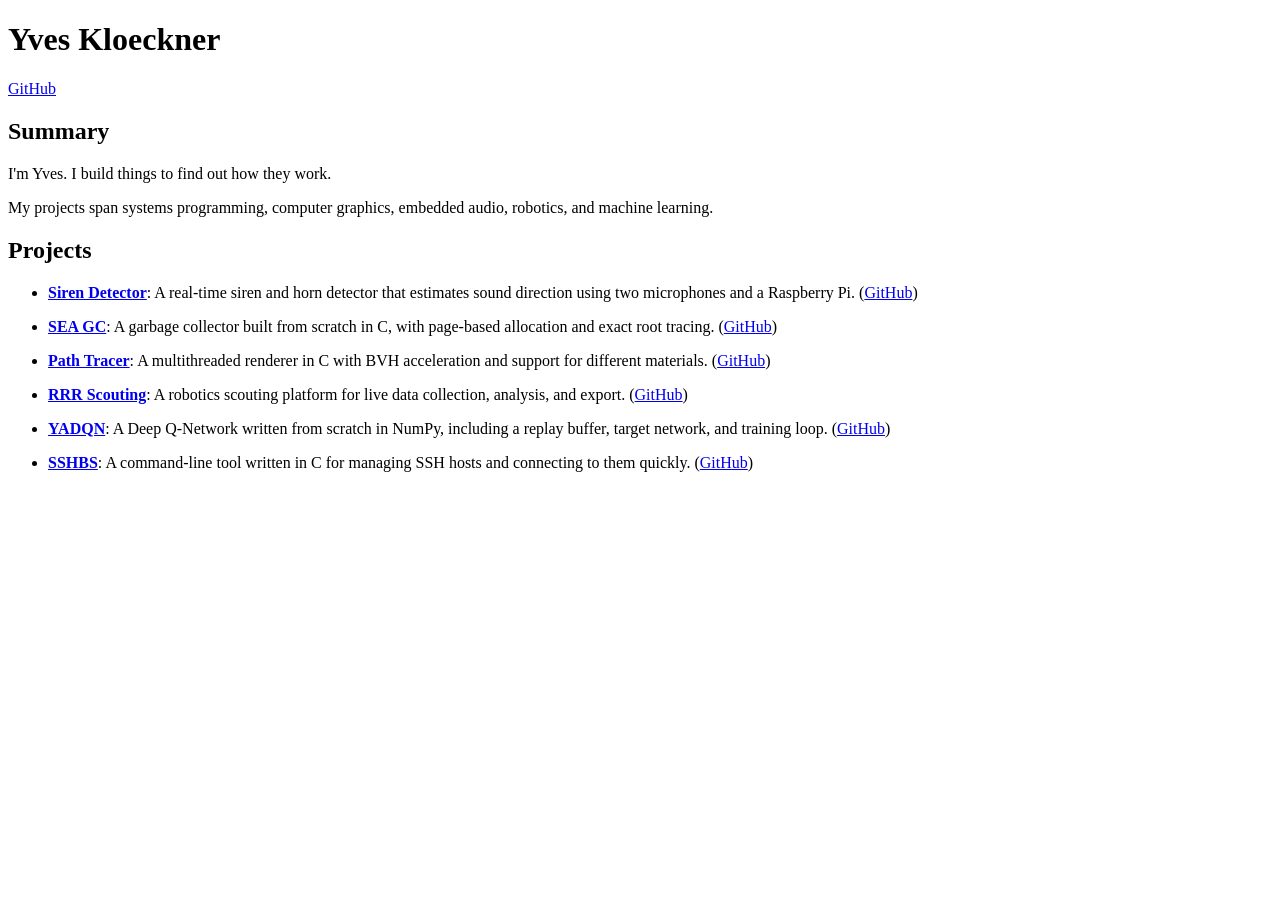
==== commit 901b1d18: "brutalist" ====
--- a/index.html
+++ b/index.html
@@ -3,91 +3,45 @@
 <head>
   <meta charset="utf-8">
   <meta name="viewport" content="width=device-width, initial-scale=1">
-  <meta name="theme-color" content="#102842">
-  <meta name="description" content="Pick a run through Yves Kloeckner's projects, from embedded audio to systems, graphics, robotics, and machine learning.">
-  <title>Yves Kloeckner | Pick a Run</title>
-  <link rel="icon" href="assets/favicon.svg" type="image/svg+xml">
-  <link rel="stylesheet" href="assets/css/styles.css">
-  <script defer src="script.js"></script>
+  <meta name="description" content="Yves Kloeckner's projects in systems programming, graphics, embedded audio, robotics, and machine learning.">
+  <title>Yves Kloeckner</title>
 </head>
 <body>
-  <a class="skip-link" href="#main">Skip to content</a>
-  <header class="site-header">
-    <a class="site-name" href="#top">Yves Kloeckner</a>
-    <a class="header-link" href="https://github.com/confused-404" target="_blank" rel="noopener noreferrer"><span class="header-link-long">ALL MY RUNS ON GITHUB</span><span class="header-link-short">GITHUB</span> <span aria-hidden="true">↗</span></a>
+  <header>
+    <h1>Yves Kloeckner</h1>
+    <p><a href="https://github.com/confused-404">GitHub</a></p>
   </header>
 
-  <main id="main">
-    <section class="summit" id="top" aria-labelledby="summit-title">
-      <div class="sky" aria-hidden="true"><span class="sun"></span><span class="snow snow-a">✦</span><span class="snow snow-b">✳</span><span class="snow snow-c">✦</span><span class="snow snow-d">✳</span></div>
-      <img class="mountain-scene" src="assets/mountain-scene.svg" alt="" aria-hidden="true">
-      <div class="summit-copy">
-        <p class="eyebrow">ELEVATION 9,000 FT / 06 RUNS OPEN</p>
-        <h1 id="summit-title">PICK<br>A <em>RUN.</em></h1>
-        <p>I'm Yves. I build things to find out how they work. Choose a run and see where it goes.</p>
-      </div>
-
-      <nav class="trailpost" aria-label="Choose a project trail">
-        <div class="post-perch" aria-hidden="true">
-          <svg viewBox="0 0 100 80" focusable="false">
-            <path d="m53 55-2 15m12-16 3 16m-20 0h12m3 0h12" fill="none" stroke="#39494a" stroke-width="2" stroke-linecap="round"/>
-            <path d="m36 42-25 13 28-3" fill="#536568"/>
-            <ellipse cx="53" cy="43" rx="24" ry="17" fill="#e5e4d8" transform="rotate(-14 53 43)"/>
-            <path d="M31 46q9-26 35-13-8 22-35 13" fill="#7d9292"/>
-            <circle cx="70" cy="28" r="13" fill="#39494a"/>
-            <path d="M58 29q11-1 22 5-11 11-22-5" fill="#f4f3e9"/>
-            <path d="m81 26 12 5-12 2" fill="#39494a"/>
-            <circle cx="74" cy="25" r="2" fill="#f4f3e9"/>
-          </svg>
-        </div>
-        <div class="post-beam" aria-hidden="true"></div>
-        <a class="trail-arrow arrow-right" href="runs/siren.html" style="--angle:-5deg">
-          <span class="trail-icon blue-square" aria-hidden="true"></span>
-          <span class="trail-name"><strong>BLUEBIRD RUN</strong><small>SIREN DETECTOR</small></span>
-          <span class="arrow-tip" aria-hidden="true">→</span>
-        </a>
-        <a class="trail-arrow arrow-left" href="runs/seagc.html" style="--angle:4deg">
-          <span class="arrow-tip" aria-hidden="true">←</span>
-          <span class="trail-name"><strong>MEMORY CHUTE</strong><small>SEAGC</small></span>
-          <span class="trail-icon black-diamond" aria-hidden="true"></span>
-        </a>
-        <a class="trail-arrow arrow-right" href="runs/path-tracer.html" style="--angle:3deg">
-          <span class="trail-icon double-diamond" aria-hidden="true"><i></i><i></i></span>
-          <span class="trail-name"><strong>PHOTON PEAK</strong><small>PATH TRACER</small></span>
-          <span class="arrow-tip" aria-hidden="true">→</span>
-        </a>
-        <a class="trail-arrow arrow-left" href="runs/scouting.html" style="--angle:-3deg">
-          <span class="arrow-tip" aria-hidden="true">←</span>
-          <span class="trail-name"><strong>ROBOT RIDGE</strong><small>RRR SCOUTING</small></span>
-          <span class="trail-icon green-circle" aria-hidden="true"></span>
-        </a>
-        <a class="trail-arrow arrow-right" href="runs/yadqn.html" style="--angle:-2deg">
-          <span class="trail-icon black-diamond" aria-hidden="true"></span>
-          <span class="trail-name"><strong>THE Q-LINE</strong><small>YADQN</small></span>
-          <span class="arrow-tip" aria-hidden="true">→</span>
-        </a>
-        <a class="trail-arrow arrow-left" href="runs/sshbs.html" style="--angle:5deg">
-          <span class="arrow-tip" aria-hidden="true">←</span>
-          <span class="trail-name"><strong>THE SHORTCUT</strong><small>SSHBS</small></span>
-          <span class="trail-icon blue-square" aria-hidden="true"></span>
-        </a>
-        <svg class="parked-skis" viewBox="0 0 110 240" aria-hidden="true" focusable="false">
-          <g stroke-linejoin="round">
-            <path d="M15 231 70 24Q77 0 82 13L29 233Z" fill="#a65d43" stroke="#6f493d" stroke-width="2"/>
-            <path d="M38 233 87 27Q94 3 99 16L52 235Z" fill="#c9cbb9" stroke="#66756c" stroke-width="2"/>
-            <path d="m23 206 10 3m42-179 7 2m-36 175 10 2m35-175 7 2" stroke="#f4f3e9" stroke-width="6"/>
-            <g fill="#394e50" stroke="#e4e8df" stroke-width="2">
-              <path d="m42 127 11 3-7 27-11-3Z"/><path d="m52 91 10 3-4 15-10-3Z"/>
-              <path d="m64 130 11 3-6 27-11-3Z"/><path d="m73 94 10 2-3 15-10-2Z"/>
-            </g>
-          </g>
-        </svg>
-        <div class="post-base" aria-hidden="true"></div>
-      </nav>
-      <a class="summit-scroll" href="runs/siren.html">DROP IN <span aria-hidden="true">↓</span></a>
+  <main>
+    <section aria-labelledby="summary">
+      <h2 id="summary">Summary</h2>
+      <p>I'm Yves. I build things to find out how they work.</p>
+      <p>My projects span systems programming, computer graphics, embedded audio, robotics, and machine learning.</p>
     </section>
 
+    <section aria-labelledby="projects">
+      <h2 id="projects">Projects</h2>
+      <ul>
+        <li>
+          <p><strong><a href="runs/siren.html">Siren Detector</a></strong>: A real-time siren and horn detector that estimates sound direction using two microphones and a Raspberry Pi. (<a href="https://github.com/confused-404/siren-detector">GitHub</a>)</p>
+        </li>
+        <li>
+          <p><strong><a href="runs/seagc.html">SEA GC</a></strong>: A garbage collector built from scratch in C, with page-based allocation and exact root tracing. (<a href="https://github.com/confused-404/seagc">GitHub</a>)</p>
+        </li>
+        <li>
+          <p><strong><a href="runs/path-tracer.html">Path Tracer</a></strong>: A multithreaded renderer in C with BVH acceleration and support for different materials. (<a href="https://github.com/confused-404/path-tracer">GitHub</a>)</p>
+        </li>
+        <li>
+          <p><strong><a href="runs/scouting.html">RRR Scouting</a></strong>: A robotics scouting platform for live data collection, analysis, and export. (<a href="https://github.com/confused-404/rrr-scouting-app">GitHub</a>)</p>
+        </li>
+        <li>
+          <p><strong><a href="runs/yadqn.html">YADQN</a></strong>: A Deep Q-Network written from scratch in NumPy, including a replay buffer, target network, and training loop. (<a href="https://github.com/confused-404/yadqn">GitHub</a>)</p>
+        </li>
+        <li>
+          <p><strong><a href="runs/sshbs.html">SSHBS</a></strong>: A command-line tool written in C for managing SSH hosts and connecting to them quickly. (<a href="https://github.com/confused-404/sshbs">GitHub</a>)</p>
+        </li>
+      </ul>
+    </section>
   </main>
-  <footer class="site-footer"><span>© <span id="year">2026</span> YVES KLOECKNER</span></footer>
 </body>
 </html>
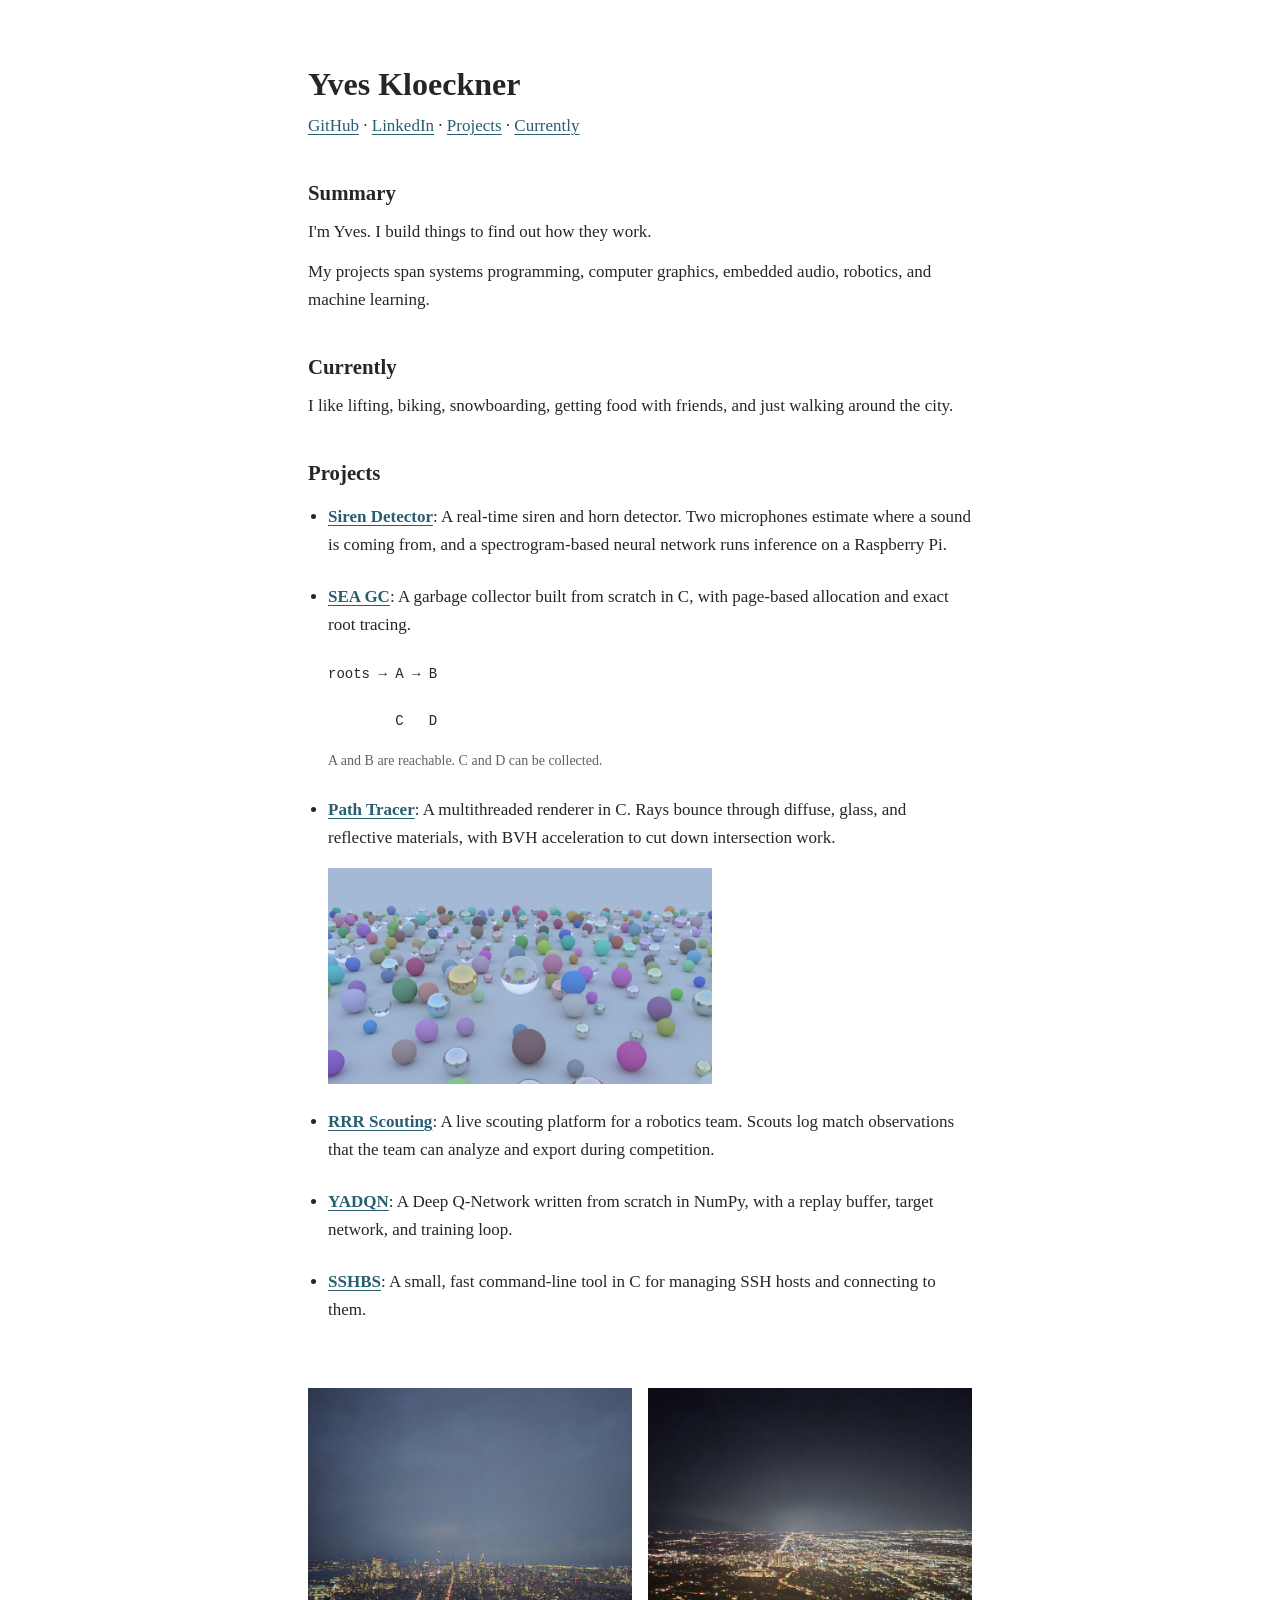
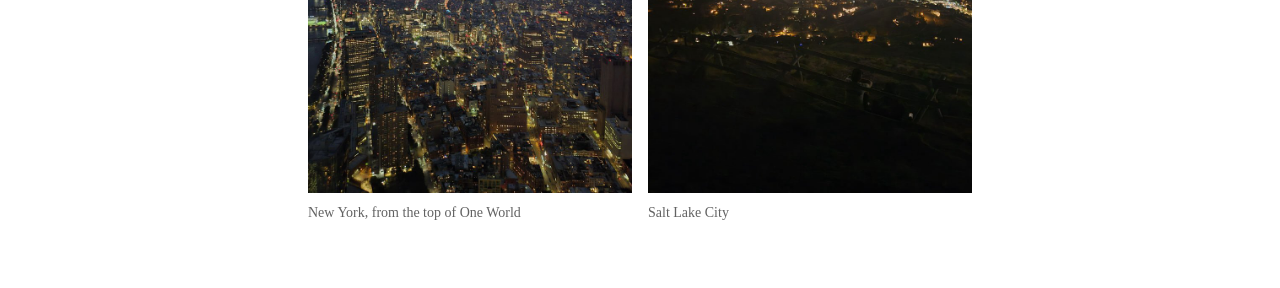
==== commit f09b1a1b: "small flair pieces" ====
--- a/index.html
+++ b/index.html
@@ -5,11 +5,12 @@
   <meta name="viewport" content="width=device-width, initial-scale=1">
   <meta name="description" content="Yves Kloeckner's projects in systems programming, graphics, embedded audio, robotics, and machine learning.">
   <title>Yves Kloeckner</title>
+  <link rel="stylesheet" href="assets/styles.css">
 </head>
 <body>
   <header>
     <h1>Yves Kloeckner</h1>
-    <p><a href="https://github.com/confused-404">GitHub</a></p>
+    <p><a href="https://github.com/confused-404">GitHub</a> · <a href="https://linkedin.com/in/yveskloeckner">LinkedIn</a> · <a href="#projects">Projects</a> · <a href="#currently">Currently</a></p>
   </header>
 
   <main>
@@ -19,29 +20,56 @@
       <p>My projects span systems programming, computer graphics, embedded audio, robotics, and machine learning.</p>
     </section>
 
+    <section aria-labelledby="currently">
+      <h2 id="currently">Currently</h2>
+      <p>I like lifting, biking, snowboarding, getting food with friends, and just walking around the city.</p>
+    </section>
+
     <section aria-labelledby="projects">
       <h2 id="projects">Projects</h2>
       <ul>
         <li>
-          <p><strong><a href="runs/siren.html">Siren Detector</a></strong>: A real-time siren and horn detector that estimates sound direction using two microphones and a Raspberry Pi. (<a href="https://github.com/confused-404/siren-detector">GitHub</a>)</p>
+          <p><strong><a href="https://github.com/confused-404/siren-detector">Siren Detector</a></strong>: A real-time siren and horn detector. Two microphones estimate where a sound is coming from, and a spectrogram-based neural network runs inference on a Raspberry Pi.</p>
         </li>
         <li>
-          <p><strong><a href="runs/seagc.html">SEA GC</a></strong>: A garbage collector built from scratch in C, with page-based allocation and exact root tracing. (<a href="https://github.com/confused-404/seagc">GitHub</a>)</p>
+          <p><strong><a href="https://github.com/confused-404/seagc">SEA GC</a></strong>: A garbage collector built from scratch in C, with page-based allocation and exact root tracing.</p>
+          <figure class="project-preview">
+            <pre role="img" aria-label="A reachability sketch: roots point to A, which points to B. C and D are unreachable.">roots → A → B
+
+        C   D</pre>
+            <figcaption>A and B are reachable. C and D can be collected.</figcaption>
+          </figure>
         </li>
         <li>
-          <p><strong><a href="runs/path-tracer.html">Path Tracer</a></strong>: A multithreaded renderer in C with BVH acceleration and support for different materials. (<a href="https://github.com/confused-404/path-tracer">GitHub</a>)</p>
+          <p><strong><a href="https://github.com/confused-404/path-tracer">Path Tracer</a></strong>: A multithreaded renderer in C. Rays bounce through diffuse, glass, and reflective materials, with BVH acceleration to cut down intersection work.</p>
+          <figure class="project-preview">
+            <a href="assets/path-tracer-render.jpeg"><img src="assets/path-tracer-render.jpeg" width="1024" height="576" loading="lazy" decoding="async" alt="Colorful diffuse, glass, and reflective spheres rendered with the path tracer."></a>
+          </figure>
         </li>
         <li>
-          <p><strong><a href="runs/scouting.html">RRR Scouting</a></strong>: A robotics scouting platform for live data collection, analysis, and export. (<a href="https://github.com/confused-404/rrr-scouting-app">GitHub</a>)</p>
+          <p><strong><a href="https://github.com/confused-404/rrr-scouting-app">RRR Scouting</a></strong>: A live scouting platform for a robotics team. Scouts log match observations that the team can analyze and export during competition.</p>
         </li>
         <li>
-          <p><strong><a href="runs/yadqn.html">YADQN</a></strong>: A Deep Q-Network written from scratch in NumPy, including a replay buffer, target network, and training loop. (<a href="https://github.com/confused-404/yadqn">GitHub</a>)</p>
+          <p><strong><a href="https://github.com/confused-404/yadqn">YADQN</a></strong>: A Deep Q-Network written from scratch in NumPy, with a replay buffer, target network, and training loop.</p>
         </li>
         <li>
-          <p><strong><a href="runs/sshbs.html">SSHBS</a></strong>: A command-line tool written in C for managing SSH hosts and connecting to them quickly. (<a href="https://github.com/confused-404/sshbs">GitHub</a>)</p>
+          <p><strong><a href="https://github.com/confused-404/sshbs">SSHBS</a></strong>: A small, fast command-line tool in C for managing SSH hosts and connecting to them.</p>
         </li>
       </ul>
     </section>
   </main>
+
+  <footer>
+    <div class="photos">
+      <figure>
+        <img src="assets/new-york.jpg" width="768" height="960" loading="lazy" decoding="async" alt="Manhattan lit up at dusk, seen from the top of One World Trade Center.">
+        <figcaption>New York, from the top of One World</figcaption>
+      </figure>
+      <figure>
+        <img src="assets/salt-lake-city.jpg" width="768" height="960" loading="lazy" decoding="async" alt="City lights of Salt Lake City spread across the valley at night.">
+        <figcaption>Salt Lake City</figcaption>
+      </figure>
+    </div>
+  </footer>
 </body>
 </html>
--- a/assets/styles.css
+++ b/assets/styles.css
@@ -0,0 +1,56 @@
+:root {
+  color-scheme: light;
+  color: #262626;
+  background: #fff;
+}
+
+* { box-sizing: border-box; }
+
+body {
+  max-width: 44rem;
+  margin: clamp(1.5rem, 5vw, 4rem) auto;
+  padding: 0 1.25rem;
+  font-size: 1.0625rem;
+  line-height: 1.65;
+  overflow-wrap: break-word;
+}
+
+h1, h2 { line-height: 1.25; }
+h1 { margin-bottom: .5rem; font-size: 2rem; }
+h2 { margin: 0 0 .75rem; font-size: 1.3rem; }
+header { margin-bottom: 2.5rem; }
+header p { margin-top: 0; }
+section + section { margin-top: 2.5rem; }
+main > h2 { margin-top: 2rem; }
+p { margin: .75rem 0; }
+
+a, a:visited {
+  color: #285e70;
+  text-underline-offset: .15em;
+}
+a:hover { text-decoration-thickness: 2px; }
+a:focus-visible { outline: 2px solid #285e70; outline-offset: 4px; }
+
+ul { padding-left: 1.25rem; }
+li + li { margin-top: 1.5rem; }
+
+figure { margin: 1rem 0 1.5rem; }
+img { display: block; max-width: 100%; height: auto; }
+.project-preview { max-width: 24rem; }
+figcaption { margin-top: .5rem; color: #626262; font-size: .875rem; }
+
+footer { margin-top: 4rem; }
+.photos {
+  display: grid;
+  grid-template-columns: 1fr 1fr;
+  gap: 1rem;
+}
+.photos figure { margin: 0; }
+
+pre {
+  margin: 0;
+  padding: .5rem 0;
+  font-size: .875rem;
+  line-height: 1.65;
+  white-space: pre-wrap;
+}
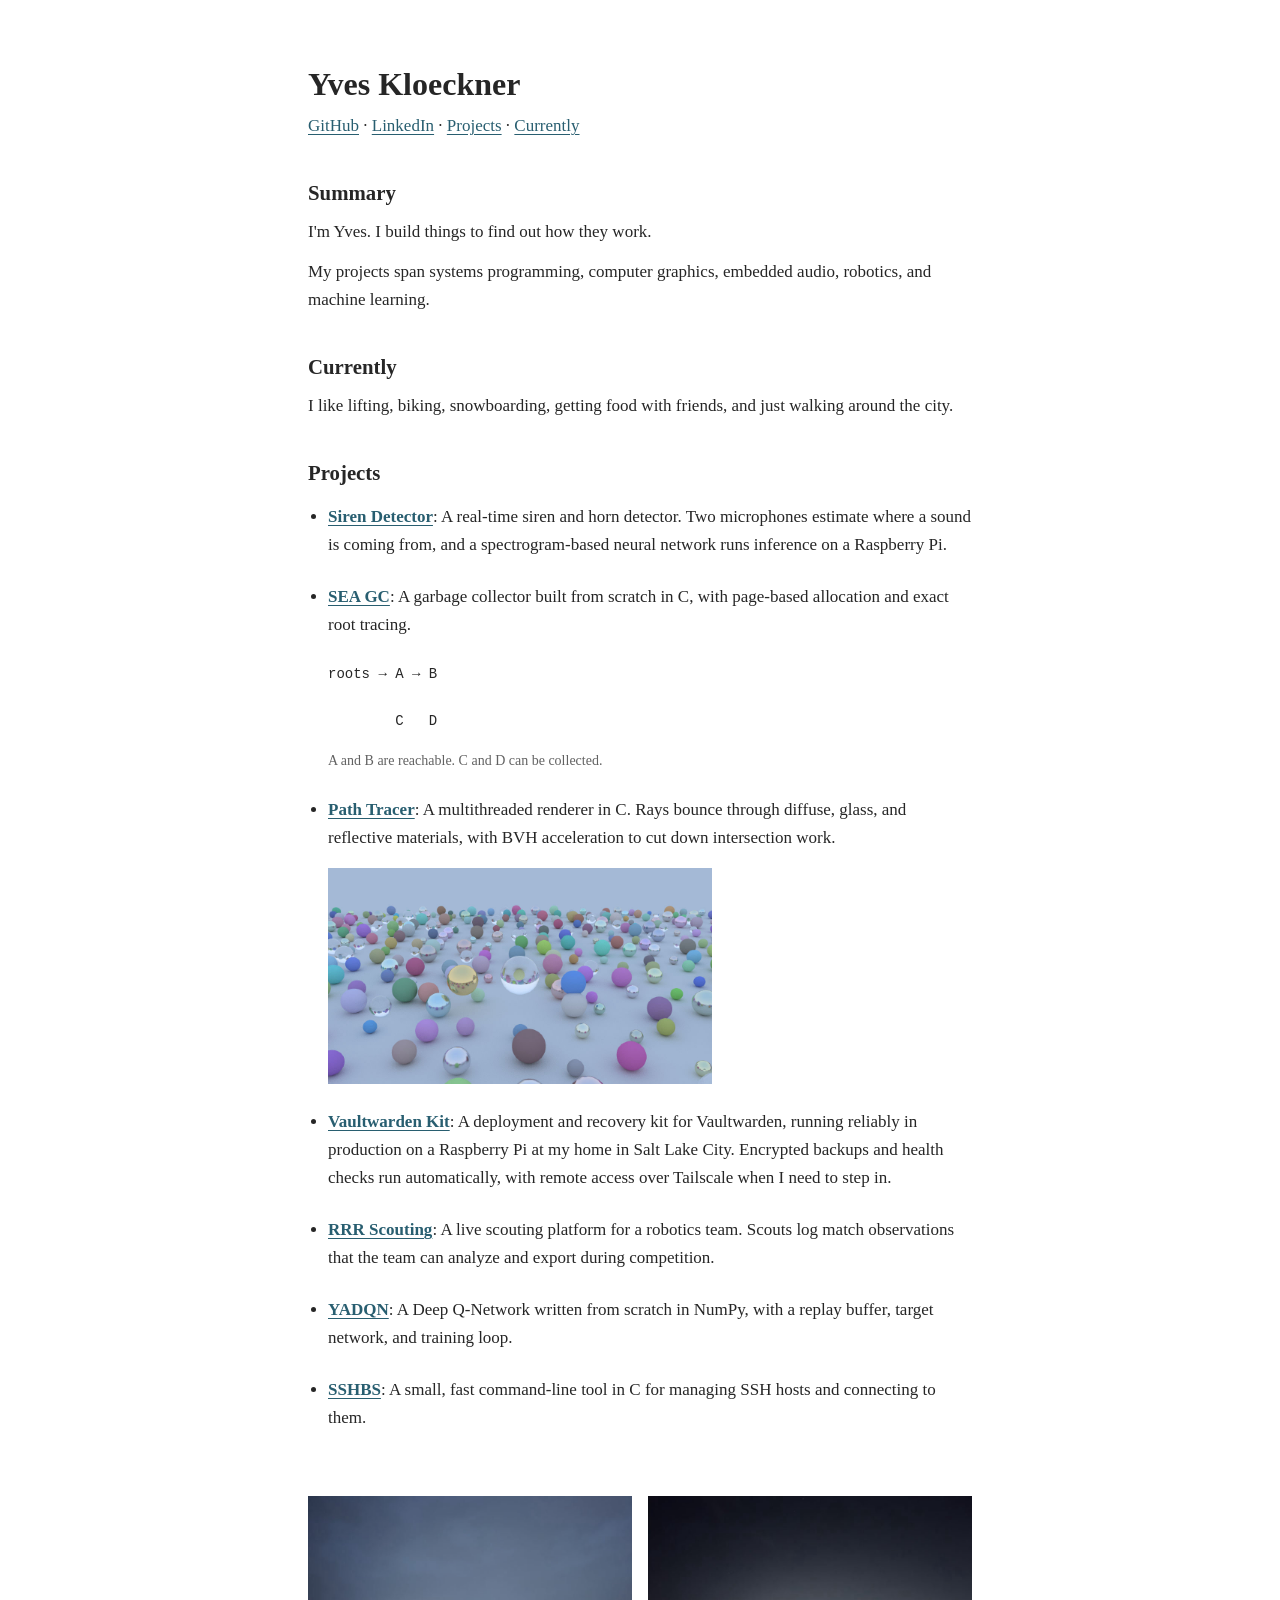
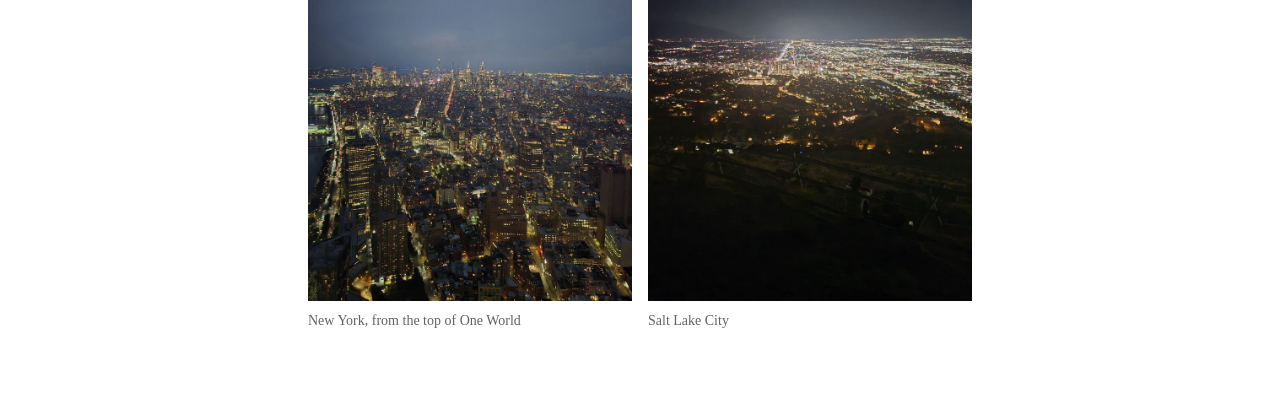
==== commit 08d88992: "add vaultwarden kit proj" ====
--- a/index.html
+++ b/index.html
@@ -47,6 +47,9 @@
           </figure>
         </li>
         <li>
+          <p><strong><a href="https://github.com/confused-404/vaultwarden-kit">Vaultwarden Kit</a></strong>: A deployment and recovery kit for Vaultwarden, running reliably in production on a Raspberry Pi at my home in Salt Lake City. Encrypted backups and health checks run automatically, with remote access over Tailscale when I need to step in.</p>
+        </li>
+        <li>
           <p><strong><a href="https://github.com/confused-404/rrr-scouting-app">RRR Scouting</a></strong>: A live scouting platform for a robotics team. Scouts log match observations that the team can analyze and export during competition.</p>
         </li>
         <li>
